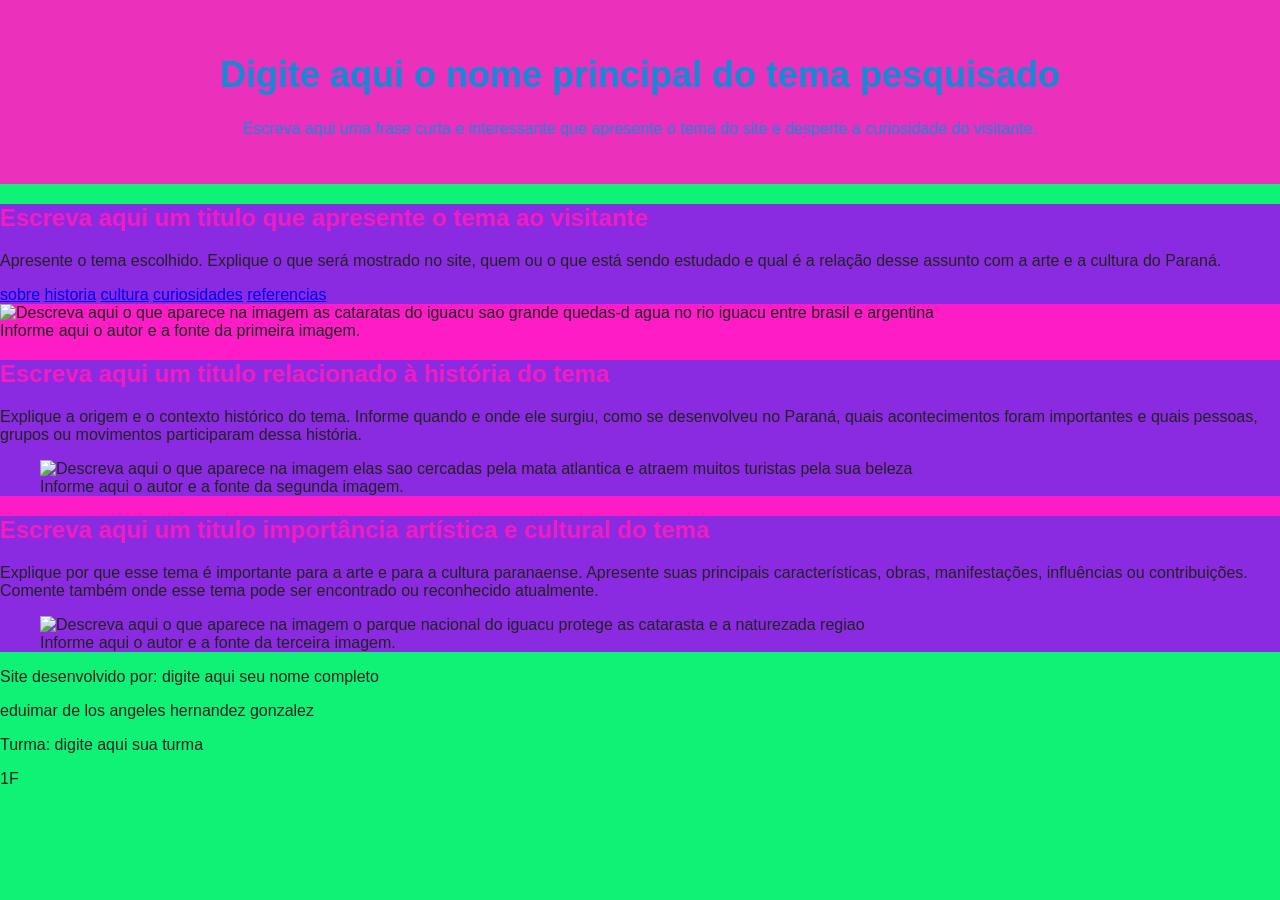
==== index.html @ 6525a596 "atualizei meu codigo" ====
<!DOCTYPE html>
<html lang="pt-BR">

<head>
    <meta charset="UTF-8">
    <meta name="viewport" content="width=device-width, initial-scale=1.0">
    <link rel="stylesheet" href="style.css">
    <title>Digite aqui o titulo do seu site</title>
</head>

<body>

    <header>
        <h1>Digite aqui o nome principal do tema pesquisado</h1>

        <p>
            Escreva aqui uma frase curta e interessante que apresente
            o tema do site e desperte a curiosidade do visitante.
        </p>
    </header>

    <main>

        <section>
            <h2>Escreva aqui um titulo que apresente o tema ao visitante</h2>
            <p>
                Apresente o tema escolhido. Explique o que será mostrado no site, quem
                ou o que está sendo estudado e qual é a relação desse assunto com a
                arte e a cultura do Paraná.
            </p>
          </nav>
          <a href="#sobre">sobre</a>
          <a href="#historia">historia</a>
          <a href="#cultura">cultura</a>
          <a href="#curiosidades">curiosidades</a>
          <a href="#referencias">referencias</a>
     </nav>
       </header>

           <main>

                <img src="imagem_1.jpg" alt="Descreva aqui o que aparece na imagem">
                as cataratas do iguacu sao grande quedas-d agua no rio iguacu entre brasil e argentina
                <figcaption>
                    Informe aqui o autor e a fonte da primeira imagem.
                </figcaption>
            </figure>
        </section>

        <section>
            <h2>Escreva aqui um titulo relacionado à história do tema</h2>
            <p>
                Explique a origem e o contexto histórico do tema. Informe
                quando e onde ele surgiu, como se desenvolveu no Paraná,
                quais acontecimentos foram importantes e quais pessoas,
                grupos ou movimentos participaram dessa história.
            </p>
            <figure>
                <img src="imagem_2.jpg" alt="Descreva aqui o que aparece na imagem">
                elas sao cercadas pela mata atlantica e atraem muitos turistas pela sua beleza
                <figcaption>
                    Informe aqui o autor e a fonte da segunda imagem.
                </figcaption>
            </figure>
        </section>

        <section>
            <h2>
                Escreva aqui um titulo importância artística e cultural do tema
            </h2>
            <p>
                Explique por que esse tema é importante para a arte e
                para a cultura paranaense. Apresente suas principais
                características, obras, manifestações, influências ou
                contribuições. Comente também onde esse tema pode ser
                encontrado ou reconhecido atualmente.
            </p>
            <figure>
                <img src="imagem_3.jpg" alt="Descreva aqui o que aparece na imagem">
                o parque nacional do iguacu protege as catarasta e a naturezada regiao 
                <figcaption>
                    Informe aqui o autor e a fonte da terceira imagem.
                </figcaption>
            </figure>
        </section>
    </main>

    <footer>
        <p>Site desenvolvido por: digite aqui seu nome completo</p>
        eduimar de los angeles hernandez gonzalez
        <p>Turma: digite aqui sua turma</p>1F
    </footer>

</body>

</html>
---- style.css ----
body{
    background-color: rgb(14, 243, 117);
    color: #222222;
    font-family: Arial, sans-serif;
    margin: 0;
}
header{
    background-color: rgb(4, 32, 65);
}
main{
    background-color: rgb(253, 28, 197);
}
section{
    background-color: blueviolet;
}
Style
body {
    background-color: #a0ec11;
    color: #7fecc2;
    font-family: Arial, sans-serif;
}

header {
    background-color: #eb30bc;
    color: rgb(21, 137, 214);
    text-align: center;
    padding: 30px;
}

h1 {
    font-size: 36px;
}

h2 {
    color: #f51cbf;
}
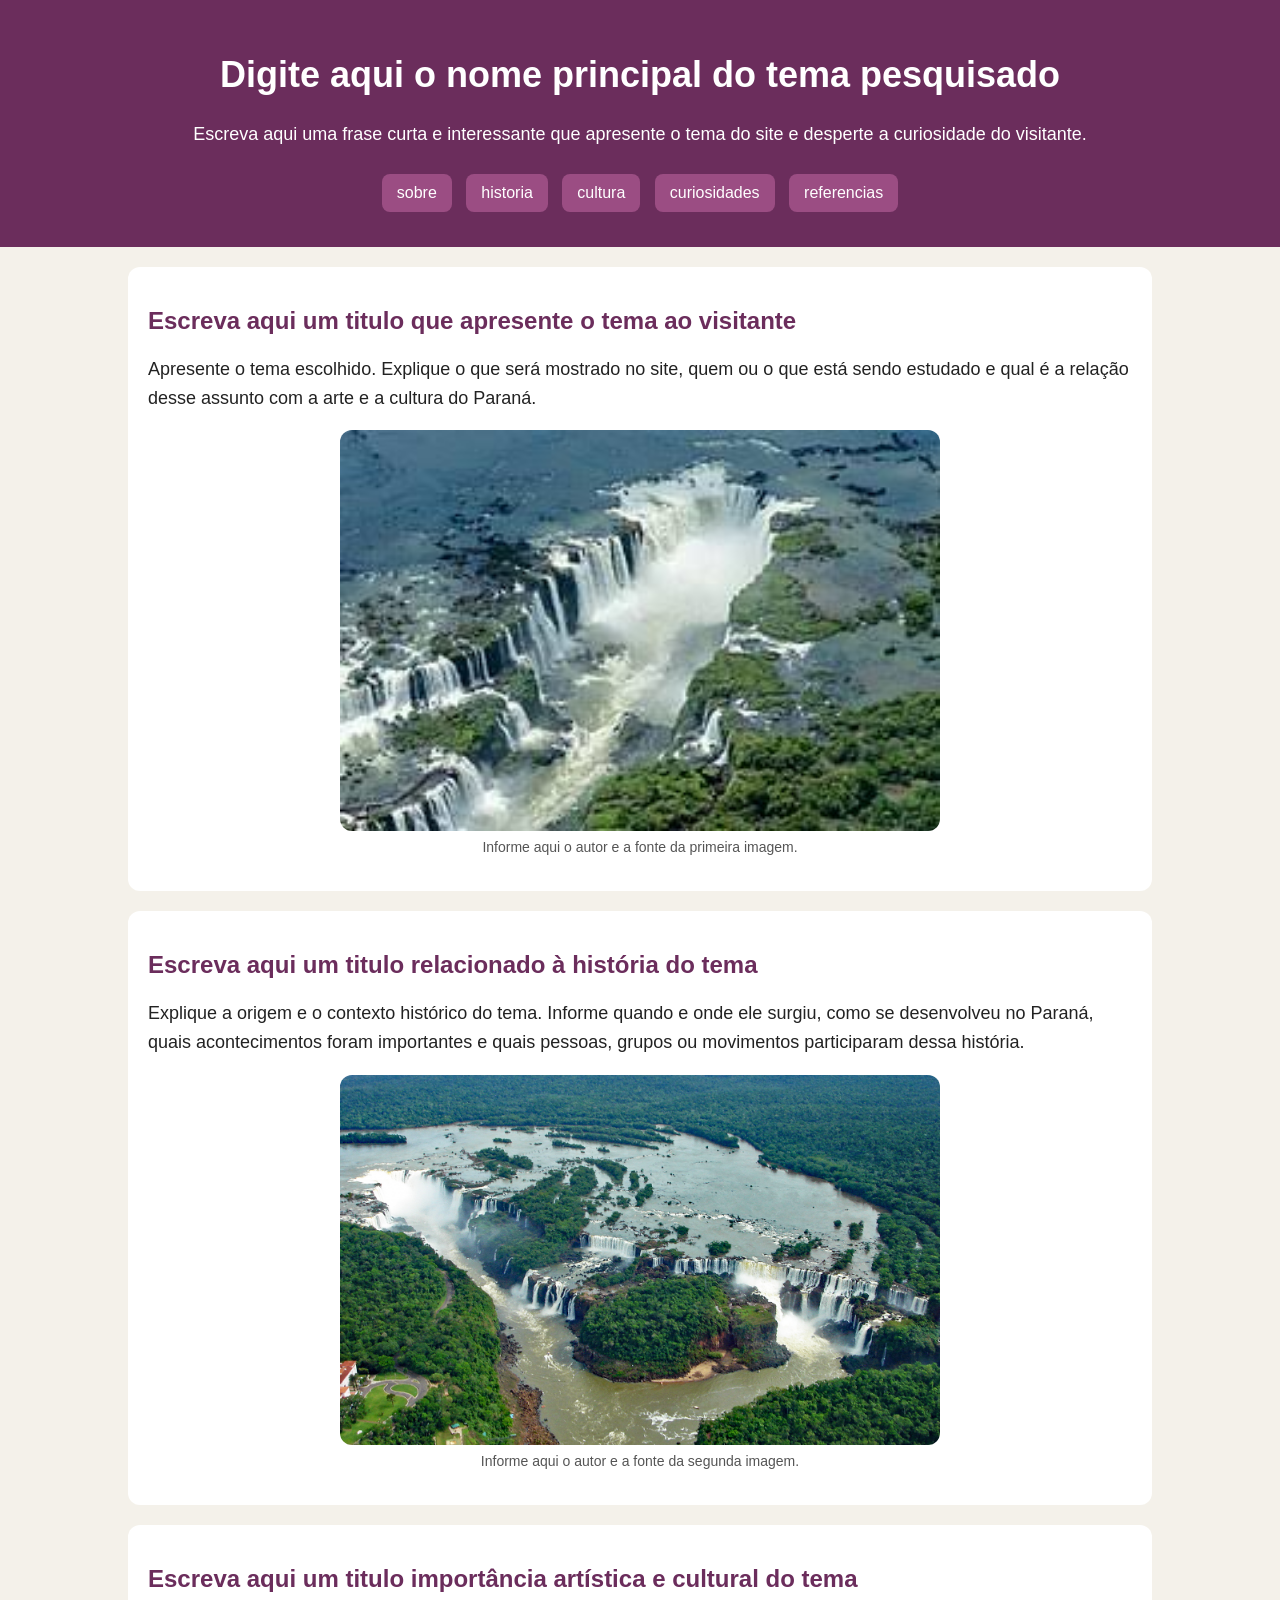
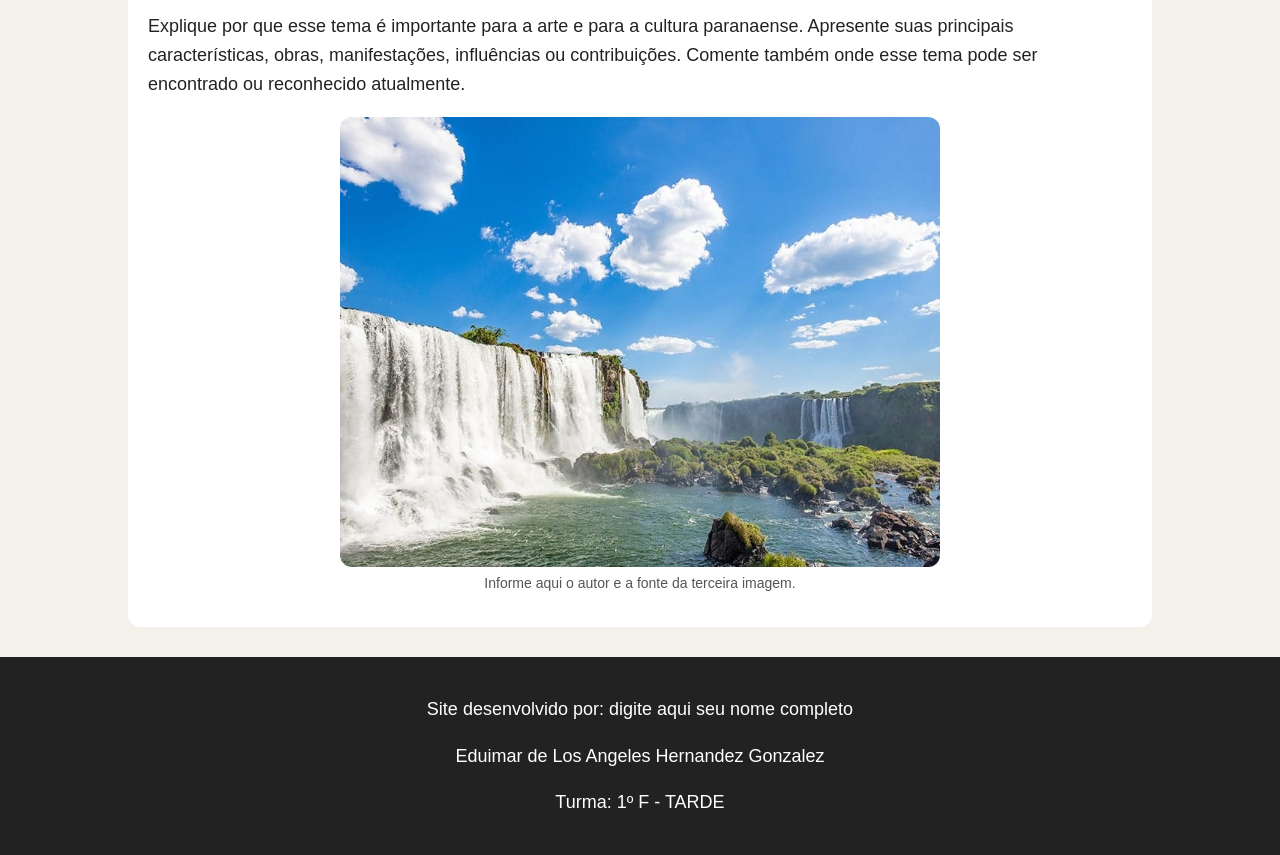
==== commit 149a68fa: "Ajustes no arquivo style bem como no arquivo index" ====
--- a/index.html
+++ b/index.html
@@ -17,6 +17,13 @@
             Escreva aqui uma frase curta e interessante que apresente
             o tema do site e desperte a curiosidade do visitante.
         </p>
+        <nav>
+            <a href="#sobre">sobre</a>
+            <a href="#historia">historia</a>
+            <a href="#cultura">cultura</a>
+            <a href="#curiosidades">curiosidades</a>
+            <a href="#referencias">referencias</a>
+        </nav>
     </header>
 
     <main>
@@ -28,19 +35,8 @@
                 ou o que está sendo estudado e qual é a relação desse assunto com a
                 arte e a cultura do Paraná.
             </p>
-          </nav>
-          <a href="#sobre">sobre</a>
-          <a href="#historia">historia</a>
-          <a href="#cultura">cultura</a>
-          <a href="#curiosidades">curiosidades</a>
-          <a href="#referencias">referencias</a>
-     </nav>
-       </header>
-
-           <main>
-
-                <img src="imagem_1.jpg" alt="Descreva aqui o que aparece na imagem">
-                as cataratas do iguacu sao grande quedas-d agua no rio iguacu entre brasil e argentina
+            <figure>
+                <img src="imagem 1.jpeg" alt="Descreva aqui o que aparece na imagem">
                 <figcaption>
                     Informe aqui o autor e a fonte da primeira imagem.
                 </figcaption>
@@ -56,8 +52,7 @@
                 grupos ou movimentos participaram dessa história.
             </p>
             <figure>
-                <img src="imagem_2.jpg" alt="Descreva aqui o que aparece na imagem">
-                elas sao cercadas pela mata atlantica e atraem muitos turistas pela sua beleza
+                <img src="imagem 2.jpg" alt="Descreva aqui o que aparece na imagem">
                 <figcaption>
                     Informe aqui o autor e a fonte da segunda imagem.
                 </figcaption>
@@ -76,8 +71,7 @@
                 encontrado ou reconhecido atualmente.
             </p>
             <figure>
-                <img src="imagem_3.jpg" alt="Descreva aqui o que aparece na imagem">
-                o parque nacional do iguacu protege as catarasta e a naturezada regiao 
+                <img src="imagem 3.jpg" alt="Descreva aqui o que aparece na imagem">
                 <figcaption>
                     Informe aqui o autor e a fonte da terceira imagem.
                 </figcaption>
@@ -87,16 +81,10 @@
 
     <footer>
         <p>Site desenvolvido por: digite aqui seu nome completo</p>
-        eduimar de los angeles hernandez gonzalez
-        <p>Turma: digite aqui sua turma</p>1F
+        <p>Eduimar de Los Angeles Hernandez Gonzalez
+        <p>Turma: 1º F - TARDE</p>
     </footer>
 
 </body>
 
-</html>
-
-
-
-
-
-
+</html>
--- a/style.css
+++ b/style.css
@@ -1,28 +1,13 @@
-body{
-    background-color: rgb(14, 243, 117);
+body {
+    background-color: #f4f1ea;
     color: #222222;
     font-family: Arial, sans-serif;
     margin: 0;
 }
-header{
-    background-color: rgb(4, 32, 65);
-}
-main{
-    background-color: rgb(253, 28, 197);
-}
-section{
-    background-color: blueviolet;
-}
-Style
-body {
-    background-color: #a0ec11;
-    color: #7fecc2;
-    font-family: Arial, sans-serif;
-}
 
 header {
-    background-color: #eb30bc;
-    color: rgb(21, 137, 214);
+    background-color: #6b2d5c;
+    color: white;
     text-align: center;
     padding: 30px;
 }
@@ -32,5 +17,75 @@
 }
 
 h2 {
-    color: #f51cbf;
+    color: #6b2d5c;
 }
+
+p {
+    font-size: 18px;
+    line-height: 1.6;
+}
+
+nav {
+    margin-top: 20px;
+}
+
+nav a {
+    color: white;
+    text-decoration: none;
+    background-color: #9b4d83;
+    padding: 10px 15px;
+    border-radius: 8px;
+    margin: 5px;
+    display: inline-block;
+}
+
+nav a:hover {
+    background-color: #c77dff;
+}
+
+main {
+    width: 80%;
+    margin: auto;
+}
+
+section {
+    background-color: white;
+    margin: 20px 0;
+    padding: 20px;
+    border-radius: 12px;
+}
+
+img {
+    width: 100%;
+    max-width: 600px;
+    display: block;
+    margin: auto;
+    border-radius: 12px;
+}
+
+figcaption {
+    text-align: center;
+    font-size: 14px;
+    color: #555555;
+    margin-top: 8px;
+}
+
+.card {
+    background-color: #f3d9fa;
+    padding: 15px;
+    margin: 15px 0;
+    border-left: 6px solid #6b2d5c;
+    border-radius: 10px;
+}
+
+.card h3 {
+    margin-top: 0;
+}
+
+footer {
+    background-color: #222222;
+    color: white;
+    text-align: center;
+    padding: 20px;
+    margin-top: 30px;
+}
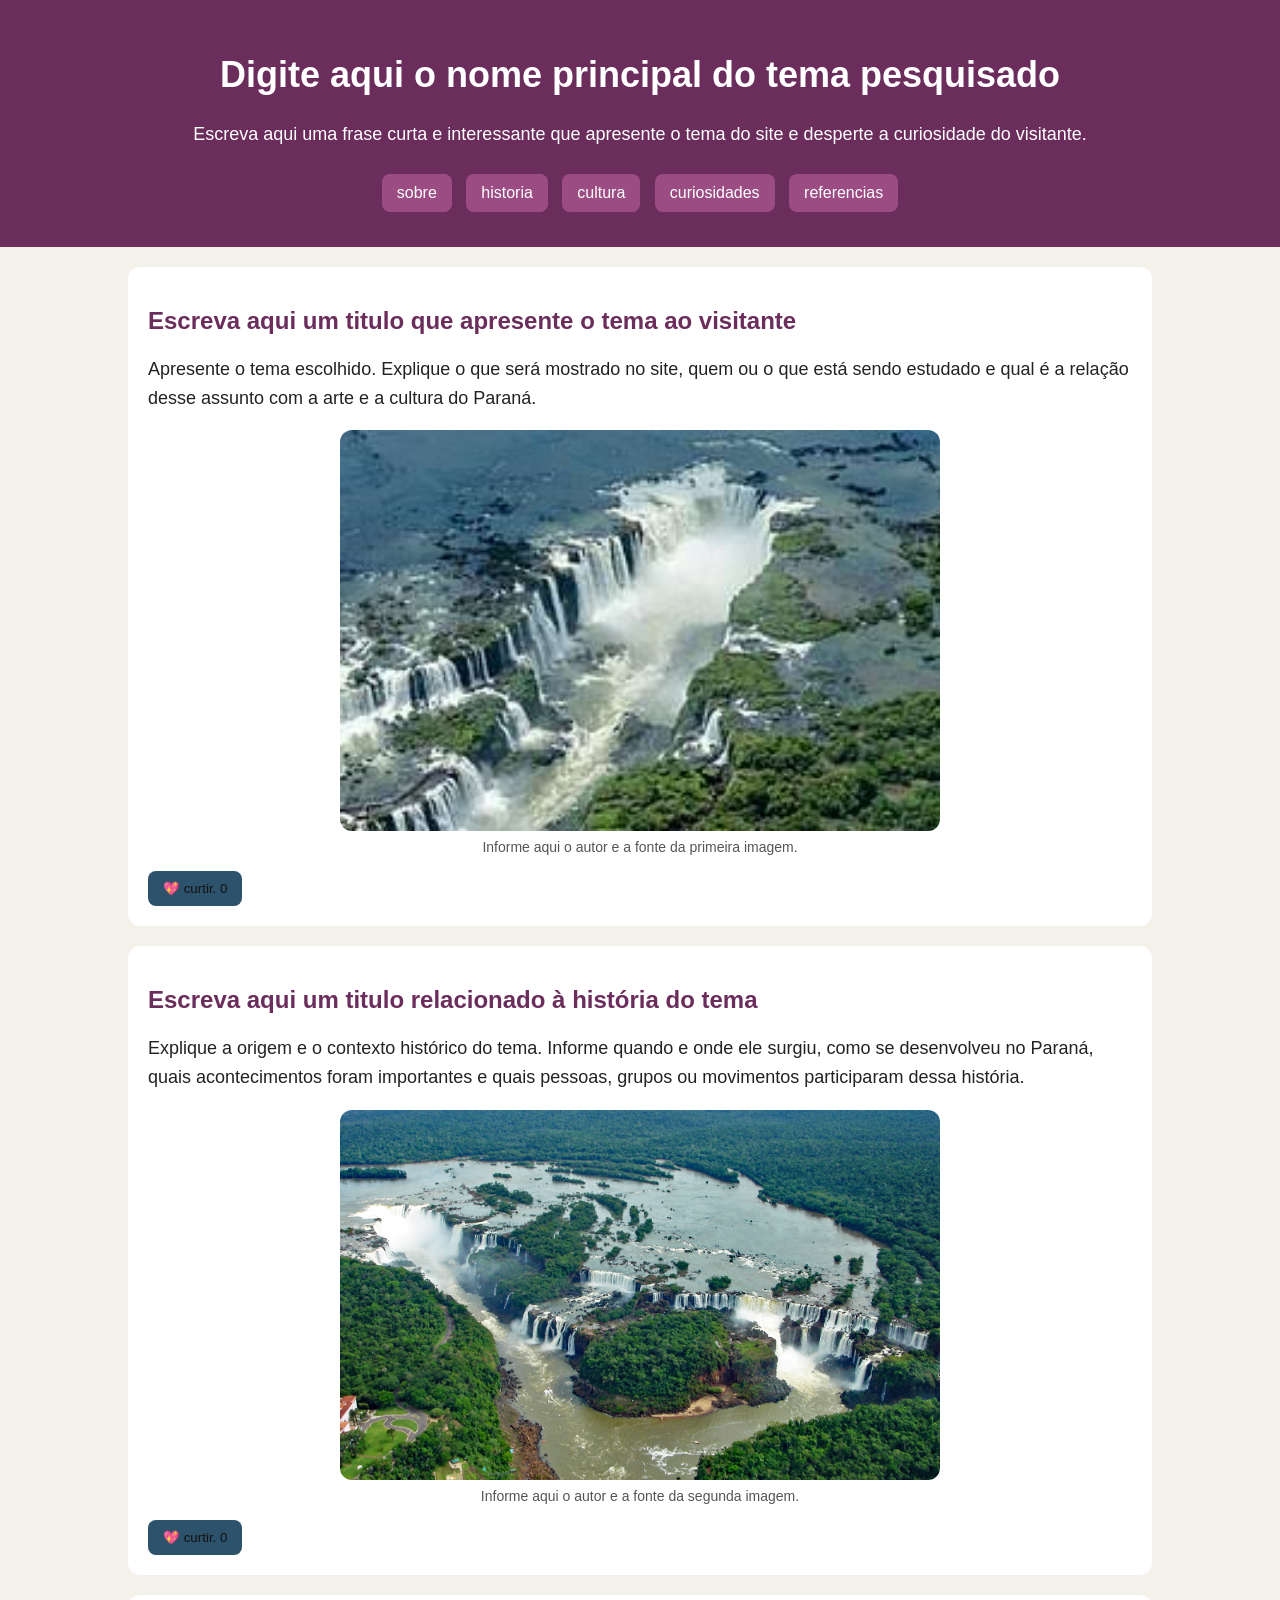
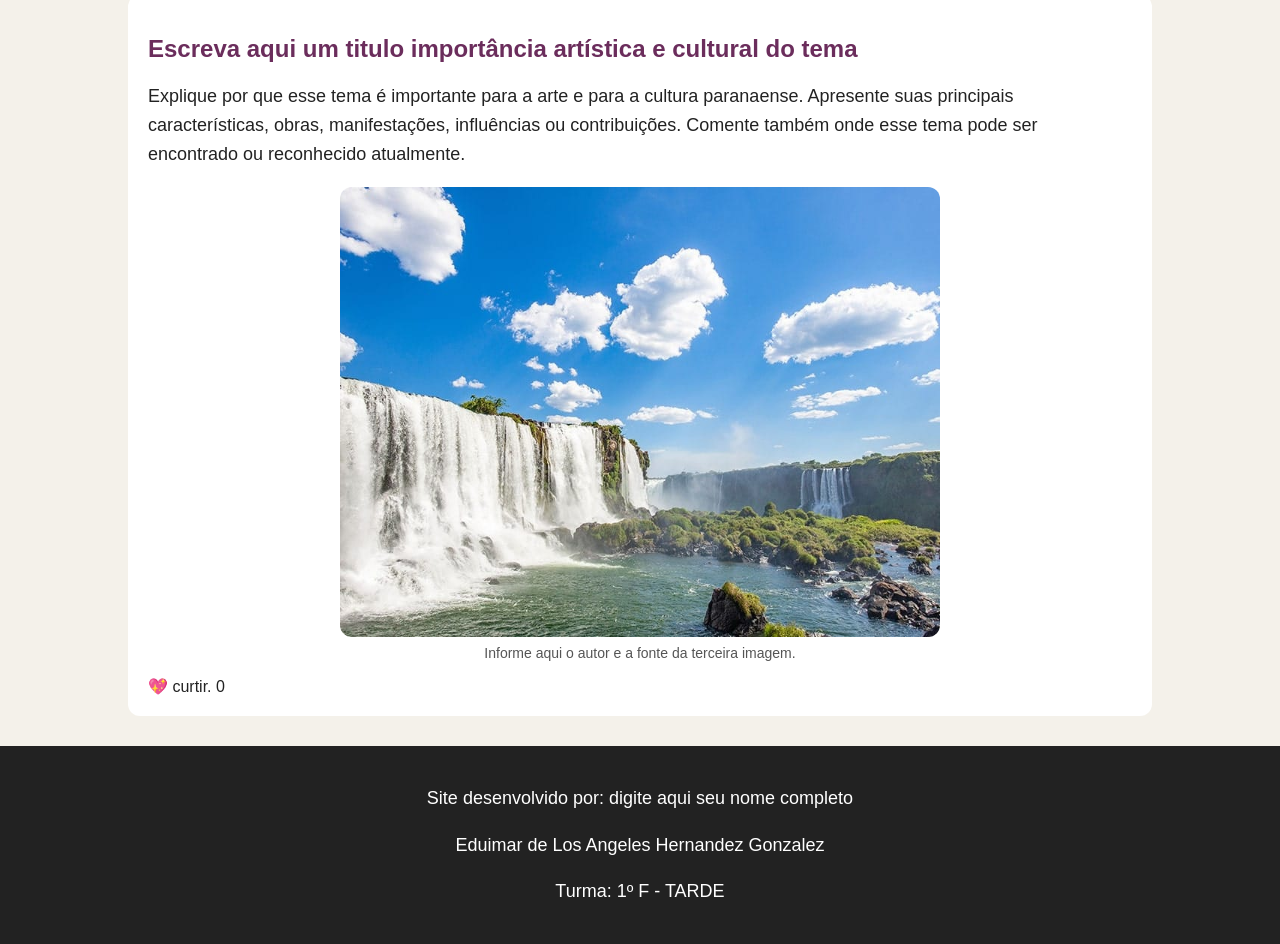
==== commit 5a2a10b1: "atualizei meu codigo" ====
--- a/index.html
+++ b/index.html
@@ -41,6 +41,9 @@
                     Informe aqui o autor e a fonte da primeira imagem.
                 </figcaption>
             </figure>
+            <button class="curtir">
+               💖​ curtir. <span>0</span>
+            </button>
         </section>
 
         <section>
@@ -56,7 +59,11 @@
                 <figcaption>
                     Informe aqui o autor e a fonte da segunda imagem.
                 </figcaption>
+                </figcaption>
             </figure>
+            <button class="curtir">
+               💖​ curtir. <span>0</span>
+            </button>
         </section>
 
         <section>
@@ -76,6 +83,9 @@
                     Informe aqui o autor e a fonte da terceira imagem.
                 </figcaption>
             </figure>
+            <bulass="curtir">
+               💖​ curtir. <span>0</span>
+            </button>
         </section>
     </main>
 
--- a/style.css
+++ b/style.css
@@ -88,4 +88,20 @@
     text-align: center;
     padding: 20px;
     margin-top: 30px;
+}
+button {
+    background-color: #2d526b;
+    color: rgb(17, 17, 17);
+    border: none;
+    padding: 10px 15px;
+    border-radius: 8px;
+    cursor: pointer;
+}
+button:hover {
+    background-color: #9b4d83;
+    }
+    -curtir {
+    display: block;
+    width: fit-content;
+    margin: 20px auto;
 }
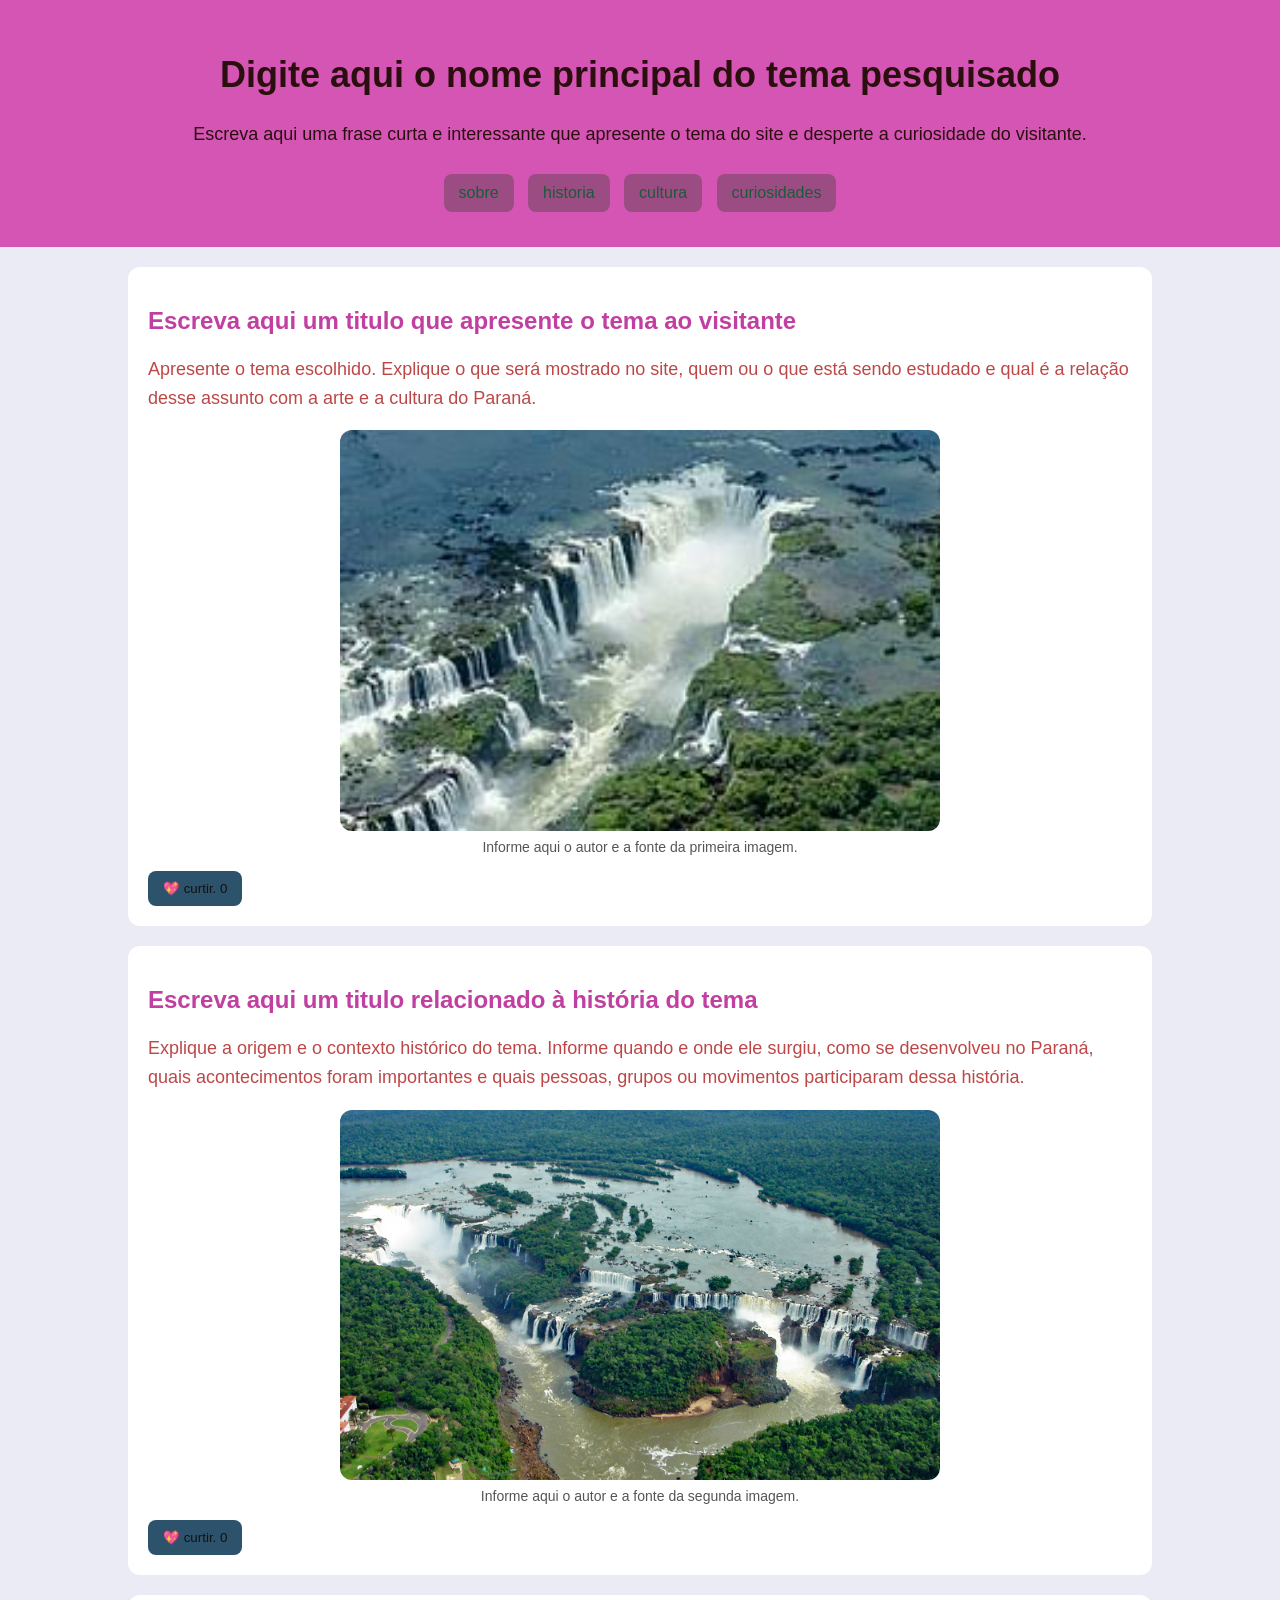
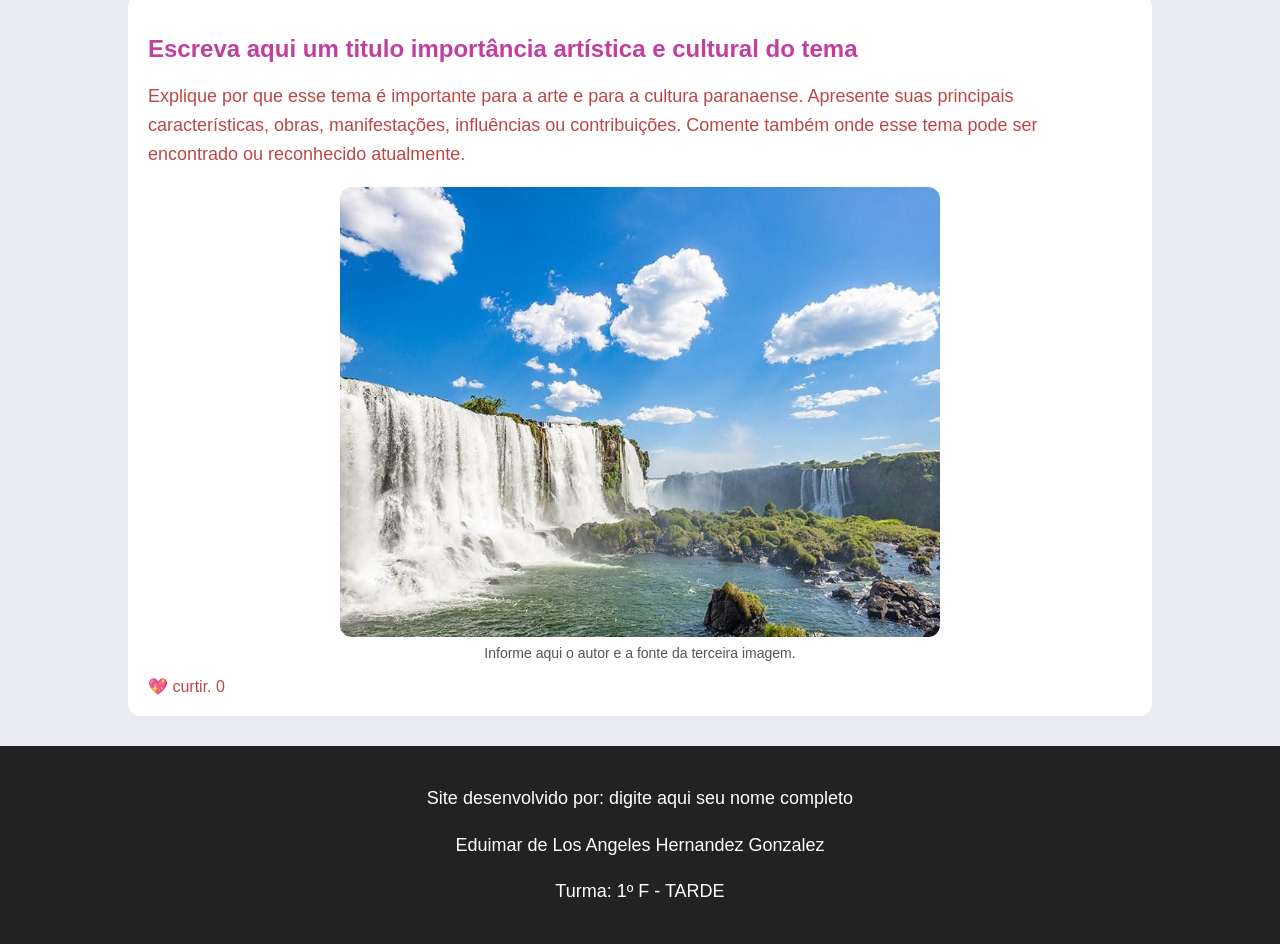
==== commit d12ae471: "atualizei meu codigo" ====
--- a/index.html
+++ b/index.html
@@ -21,14 +21,13 @@
             <a href="#sobre">sobre</a>
             <a href="#historia">historia</a>
             <a href="#cultura">cultura</a>
-            <a href="#curiosidades">curiosidades</a>
-            <a href="#referencias">referencias</a>
+            <a href="#curios<a href="#idades">curiosidades</a>
         </nav>
     </header>
 
     <main>
 
-        <section>
+        <section id="sobre">
             <h2>Escreva aqui um titulo que apresente o tema ao visitante</h2>
             <p>
                 Apresente o tema escolhido. Explique o que será mostrado no site, quem
@@ -46,7 +45,7 @@
             </button>
         </section>
 
-        <section>
+        <section id="historia">
             <h2>Escreva aqui um titulo relacionado à história do tema</h2>
             <p>
                 Explique a origem e o contexto histórico do tema. Informe
@@ -66,7 +65,7 @@
             </button>
         </section>
 
-        <section>
+        <section id="cultura">
             <h2>
                 Escreva aqui um titulo importância artística e cultural do tema
             </h2>
--- a/style.css
+++ b/style.css
@@ -1,13 +1,13 @@
 body {
-    background-color: #f4f1ea;
-    color: #222222;
+    background-color: #eaebf4;
+    color: #bd4747;
     font-family: Arial, sans-serif;
     margin: 0;
 }
 
 header {
-    background-color: #6b2d5c;
-    color: white;
+    background-color: #d455b4;
+    color: rgb(43, 15, 15);
     text-align: center;
     padding: 30px;
 }
@@ -17,7 +17,7 @@
 }
 
 h2 {
-    color: #6b2d5c;
+    color: #c03fa0;
 }
 
 p {
@@ -30,7 +30,7 @@
 }
 
 nav a {
-    color: white;
+    color: rgb(21, 94, 53);
     text-decoration: none;
     background-color: #9b4d83;
     padding: 10px 15px;
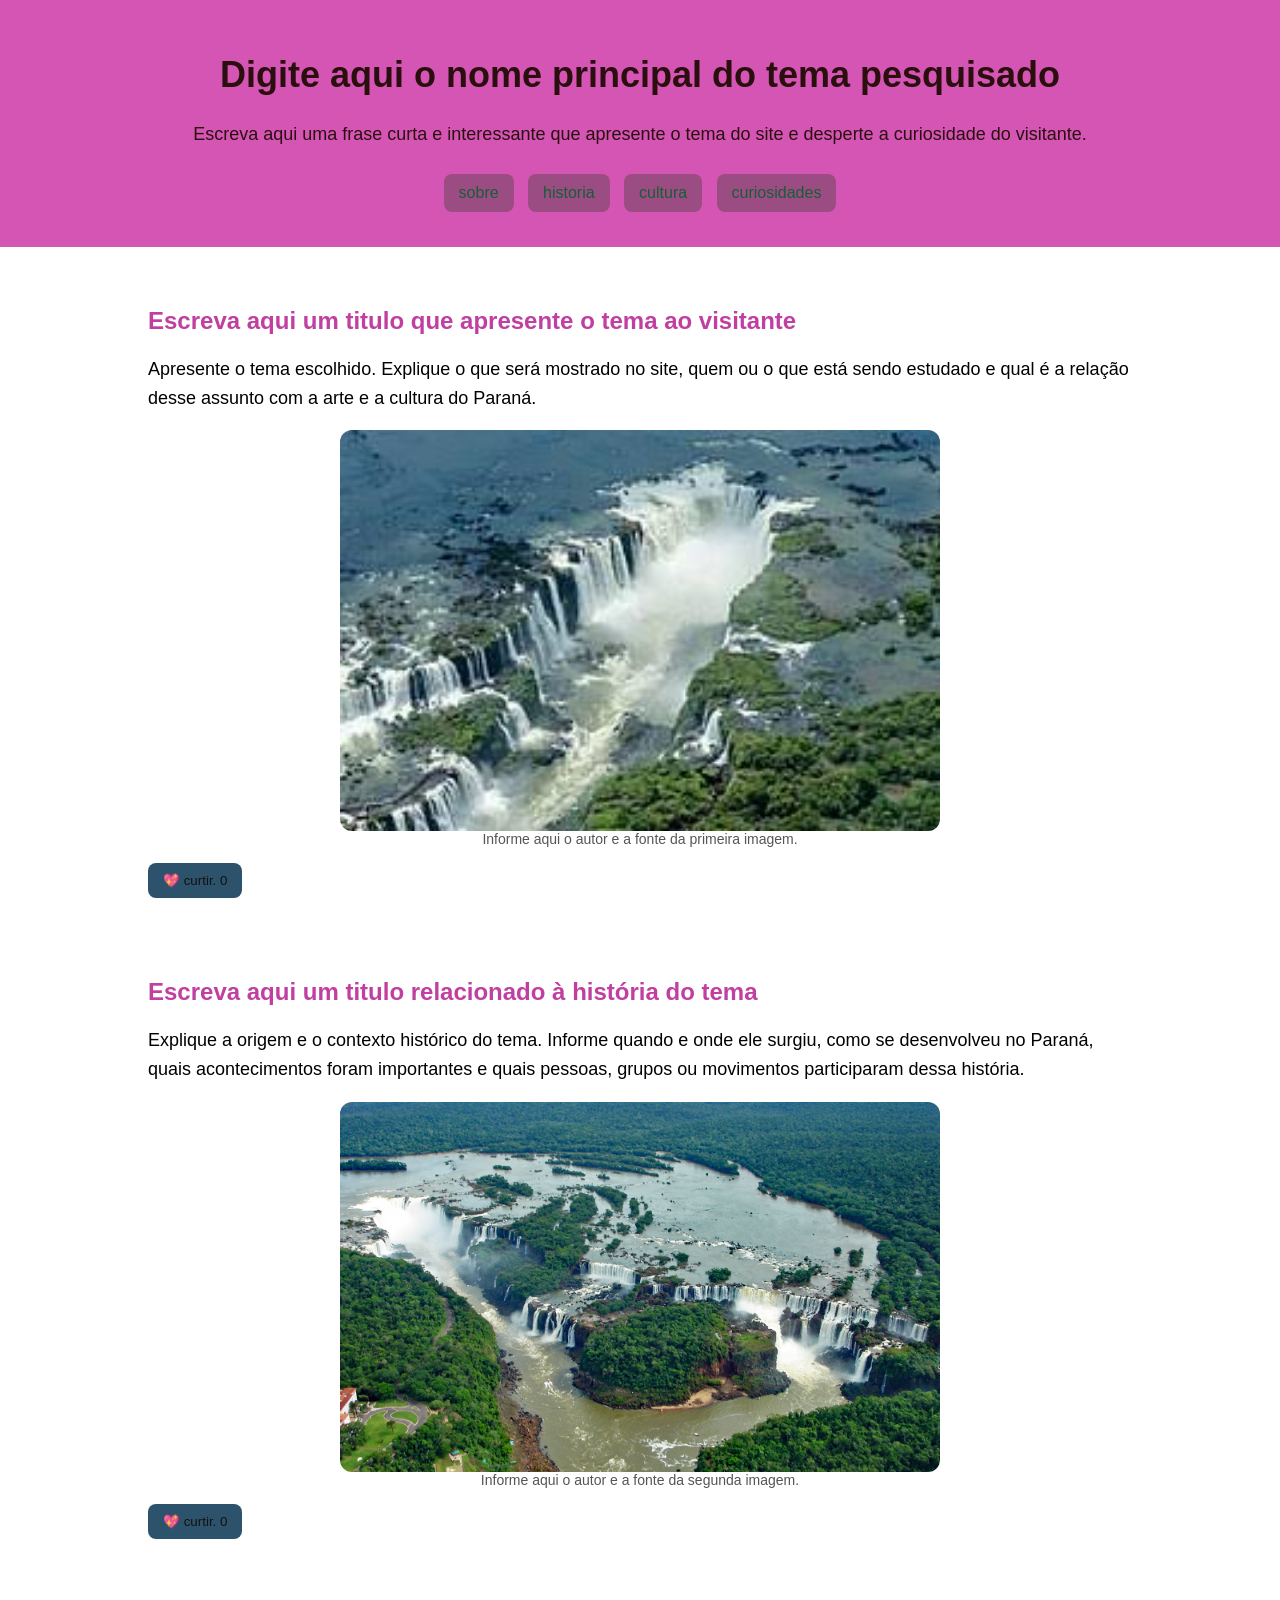
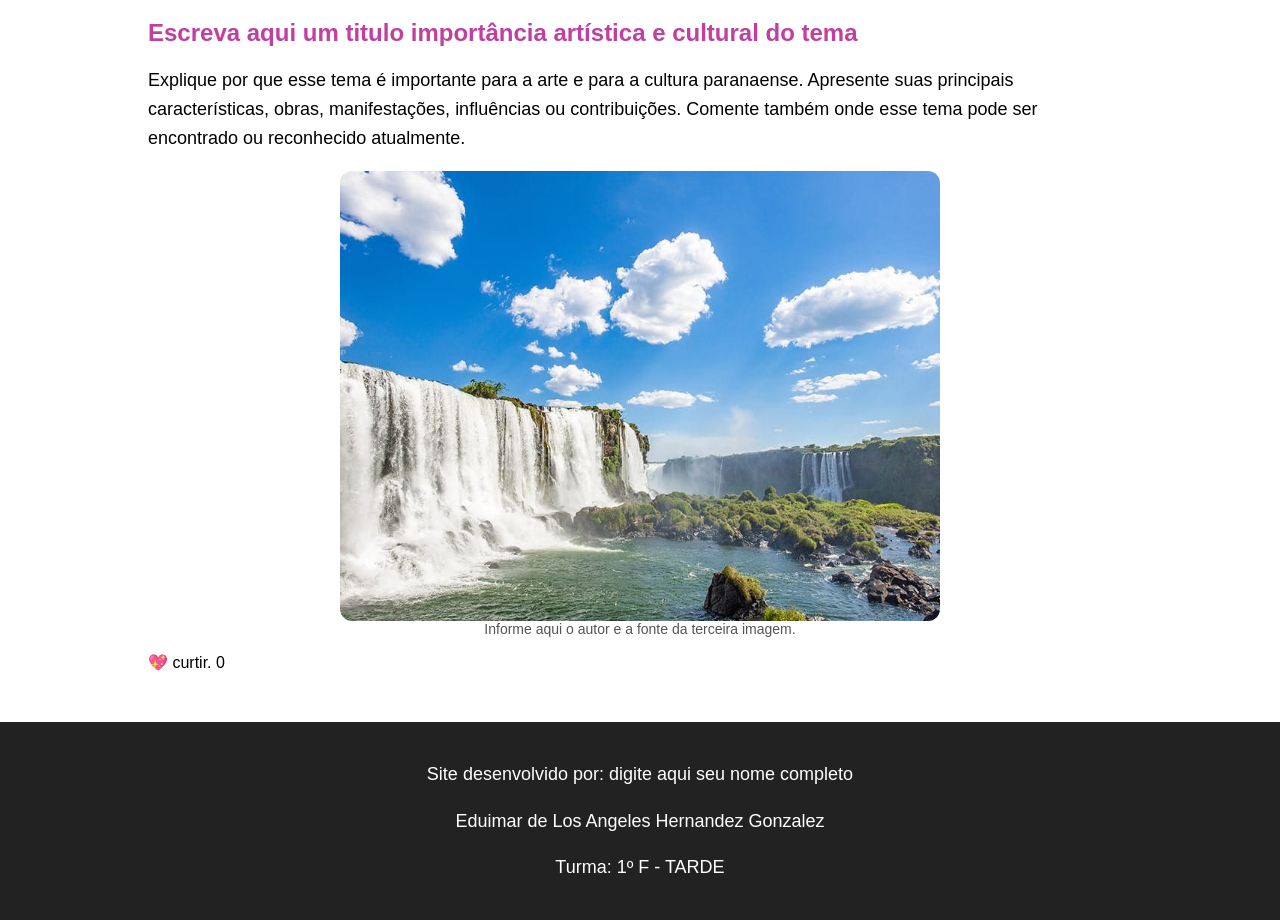
==== commit bfe18d6b: "atualezeis meu codigo" ====
--- a/index.html
+++ b/index.html
@@ -5,7 +5,8 @@
     <meta charset="UTF-8">
     <meta name="viewport" content="width=device-width, initial-scale=1.0">
     <link rel="stylesheet" href="style.css">
-    <title>Digite aqui o titulo do seu site</title>
+    <scrip src="script.js"defer></scrip>
+    <title>Barao do serro azul</title>
 </head>
 
 <body>
--- a/style.css
+++ b/style.css
@@ -1,6 +1,11 @@
+root{
+    --cor-fundo: #f4f1ea;
+    --cor-texto: #222222;
+}
+
 body {
-    background-color: #eaebf4;
-    color: #bd4747;
+    background-color: var{--cor-fundo};
+    color: var(--cor-texto);
     font-family: Arial, sans-serif;
     margin: 0;
 }
@@ -66,7 +71,7 @@
 figcaption {
     text-align: center;
     font-size: 14px;
-    color: #555555;
+    color: #555555;.
     margin-top: 8px;
 }
 
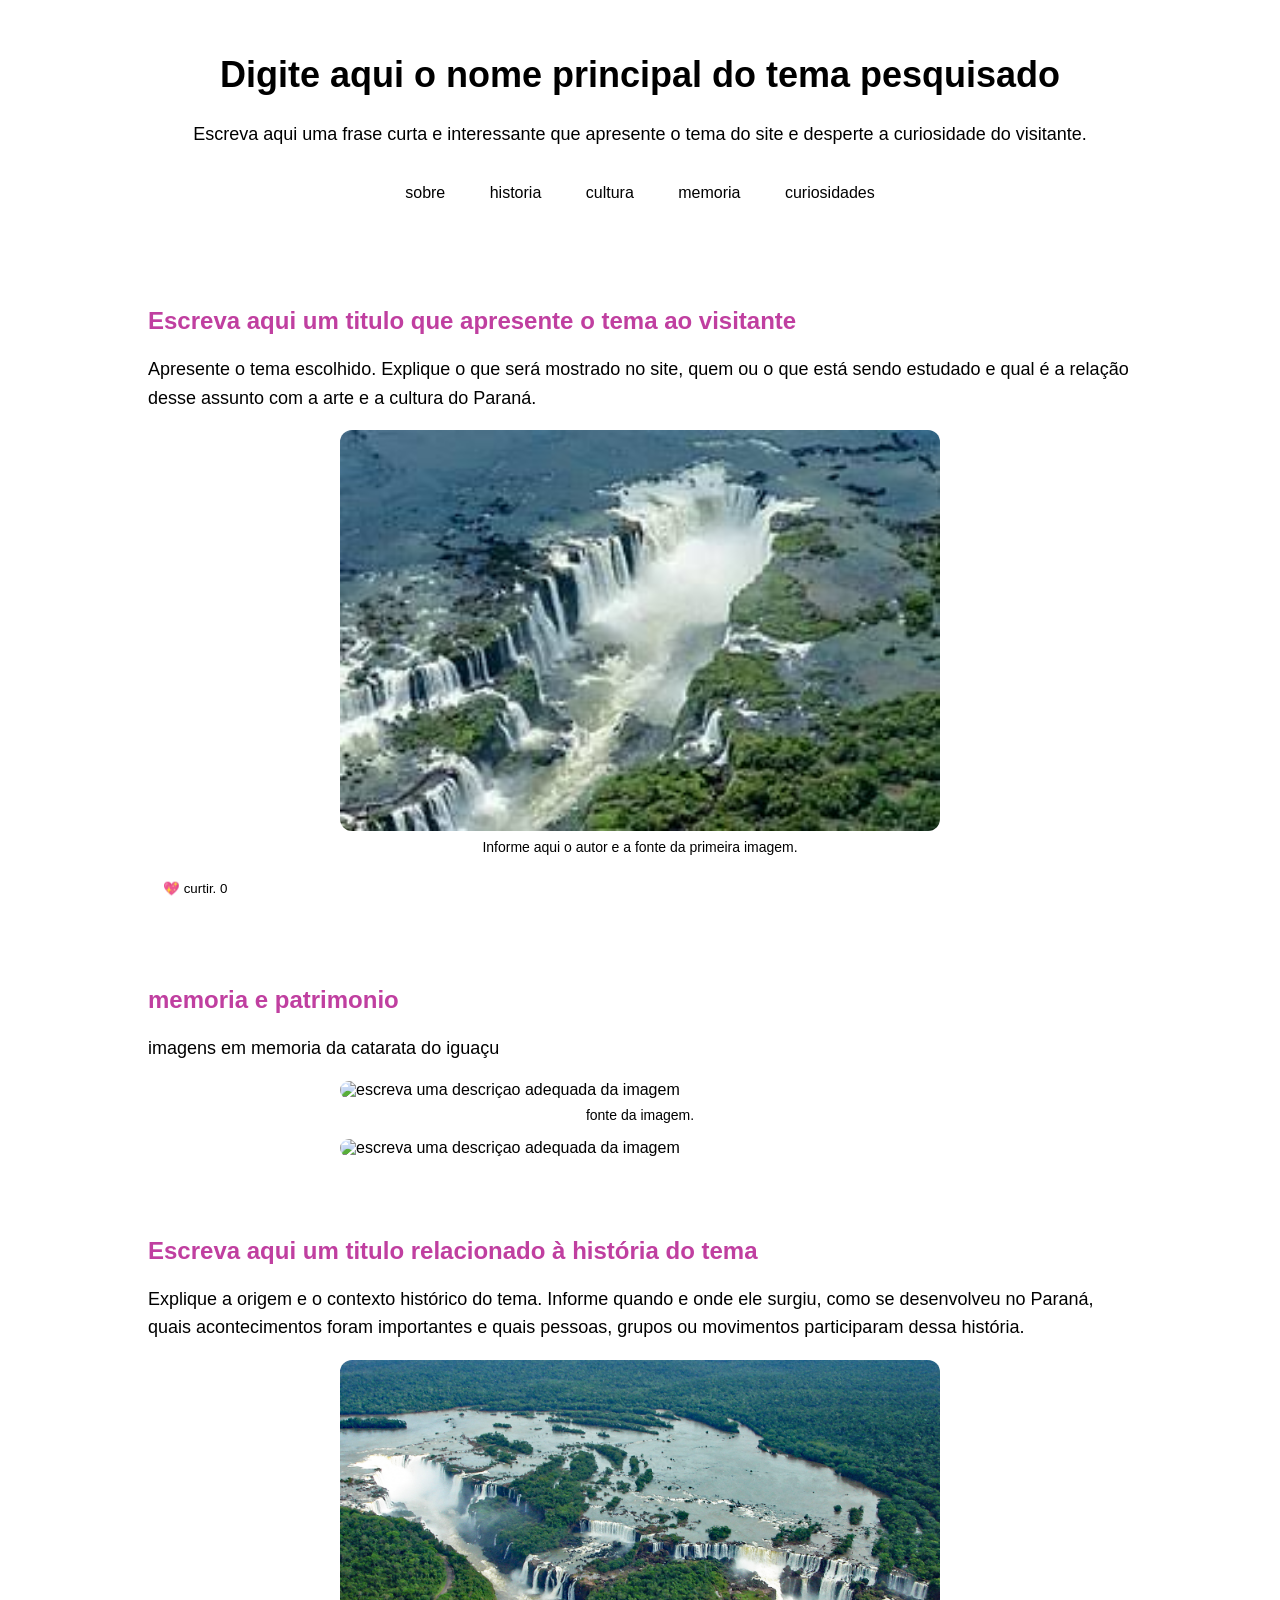
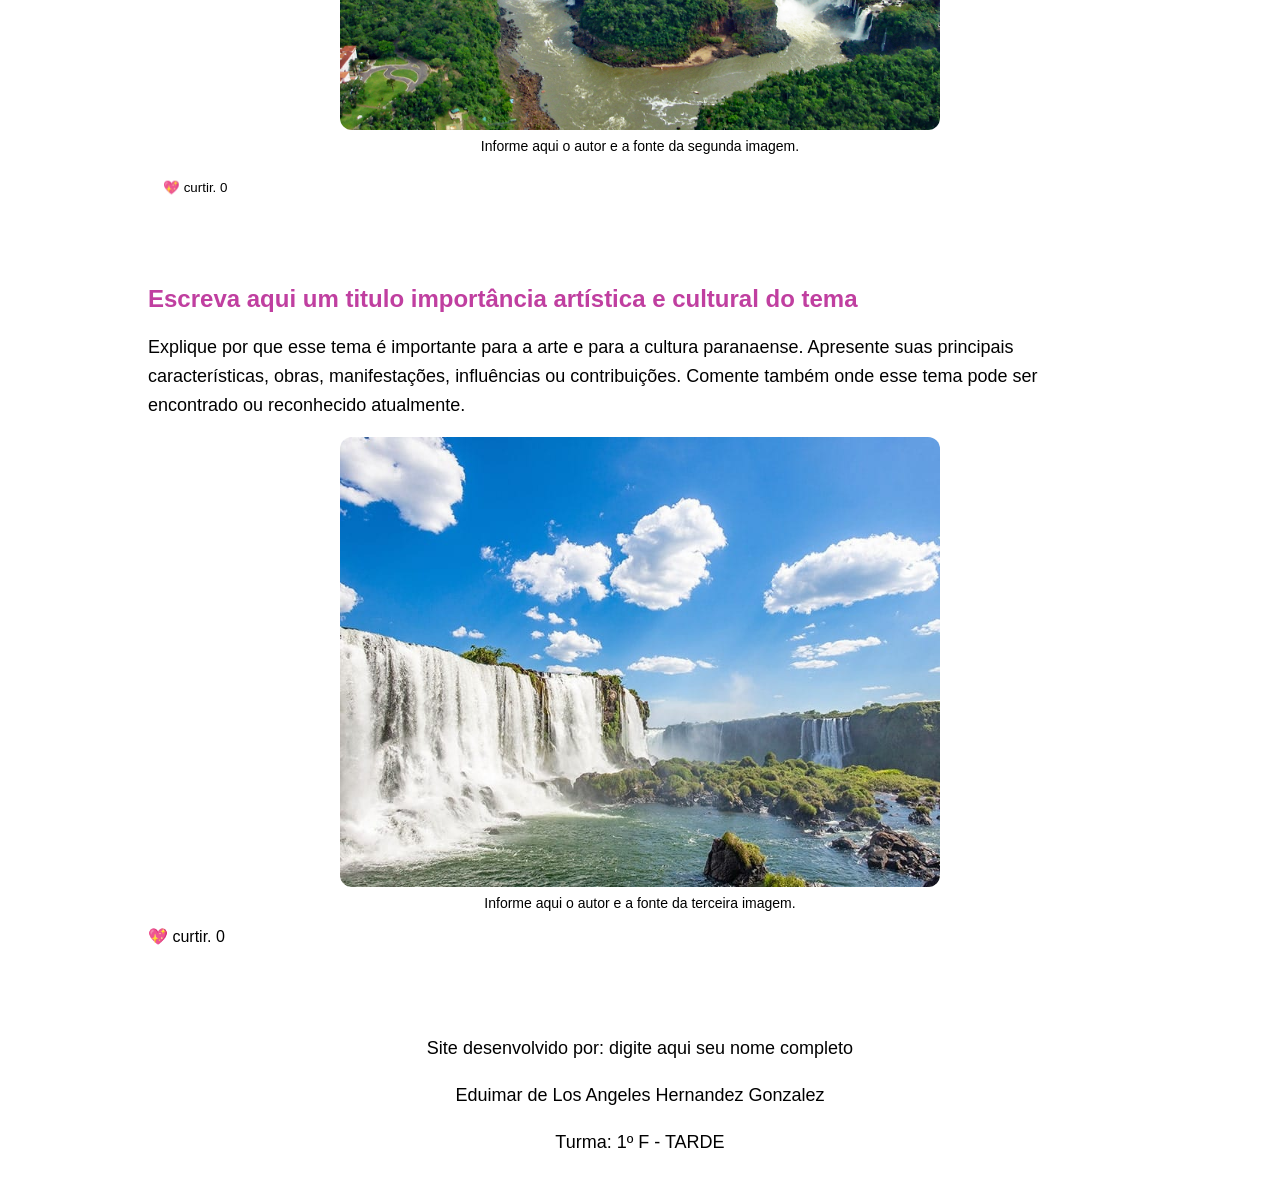
==== commit 93f36e7c: "atualizeis meu codigo" ====
--- a/index.html
+++ b/index.html
@@ -22,7 +22,8 @@
             <a href="#sobre">sobre</a>
             <a href="#historia">historia</a>
             <a href="#cultura">cultura</a>
-            <a href="#curios<a href="#idades">curiosidades</a>
+            <a href="#memoria">memoria</a>
+            <a href="#curiosidades">curiosidades</a>
         </nav>
     </header>
 
@@ -44,6 +45,23 @@
             <button class="curtir">
                💖​ curtir. <span>0</span>
             </button>
+        </section>
+        <section id="memoria">
+            <h2>memoria e patrimonio</h2>
+            <p>imagens em memoria da catarata do iguaçu</p>
+            <div class="galeria">
+                <figure>
+                    <img src="imagem 4.jpeg" alt="escreva uma descriçao adequada da imagem">
+                    <figcaption>
+                        fonte da imagem. 
+                    </figcaption>
+                </figure>
+
+            </figure>
+            <img src="imagem 5.jpeg" alt="escreva uma descriçao adequada da imagem">
+        </figcaption>
+    </figure>
+            </div>
         </section>
 
         <section id="historia">
--- a/style.css
+++ b/style.css
@@ -1,6 +1,14 @@
 root{
-    --cor-fundo: #f4f1ea;
-    --cor-texto: #222222;
+    --cor-fundo: #762e85;
+    --cor-texto: #110303;
+    --cor-principal: #128a22;
+    --cor-secundaria: #371aa1;
+    --c0r-hover: #c77dff;
+    --cor-superficie: rgb(84, 102, 34);
+    --cor-card: #f3d9fa;
+    --cor-legenda: #555555;
+    --cor-clara: rgb(71, 4, 57);
+    --cor-rodape: #222222;
 }
 
 body {
@@ -11,8 +19,8 @@
 }
 
 header {
-    background-color: #d455b4;
-    color: rgb(43, 15, 15);
+    background-color: var(--cor-principal);
+    color: var(--cor-clara);
     text-align: center;
     padding: 30px;
 }
@@ -35,9 +43,9 @@
 }
 
 nav a {
-    color: rgb(21, 94, 53);
+    color: var(--cor-clara);
     text-decoration: none;
-    background-color: #9b4d83;
+    background-color: var(--cor-secundaria);
     padding: 10px 15px;
     border-radius: 8px;
     margin: 5px;
@@ -45,7 +53,7 @@
 }
 
 nav a:hover {
-    background-color: #c77dff;
+    background-color: var(--cor-hover);
 }
 
 main {
@@ -54,7 +62,7 @@
 }
 
 section {
-    background-color: white;
+    background-color: var(--cor-superficie);
     margin: 20px 0;
     padding: 20px;
     border-radius: 12px;
@@ -71,16 +79,17 @@
 figcaption {
     text-align: center;
     font-size: 14px;
-    color: #555555;.
+    color: var(--cor-lengenda);
     margin-top: 8px;
 }
 
 .card {
-    background-color: #f3d9fa;
+    background-color: var(--cor-card);
     padding: 15px;
     margin: 15px 0;
-    border-left: 6px solid #6b2d5c;
+    border-left: 6px solid var(--cor-principal);
     border-radius: 10px;
+    flex: 1 1 300px;
 }
 
 .card h3 {
@@ -88,15 +97,15 @@
 }
 
 footer {
-    background-color: #222222;
-    color: white;
+    background-color: var(--cor-rodape);
+    color: var(--cor-clara);
     text-align: center;
     padding: 20px;
     margin-top: 30px;
 }
 button {
-    background-color: #2d526b;
-    color: rgb(17, 17, 17);
+    background-color: var(--cor-principal);
+    color: var(--cor-clara);
     border: none;
     padding: 10px 15px;
     border-radius: 8px;
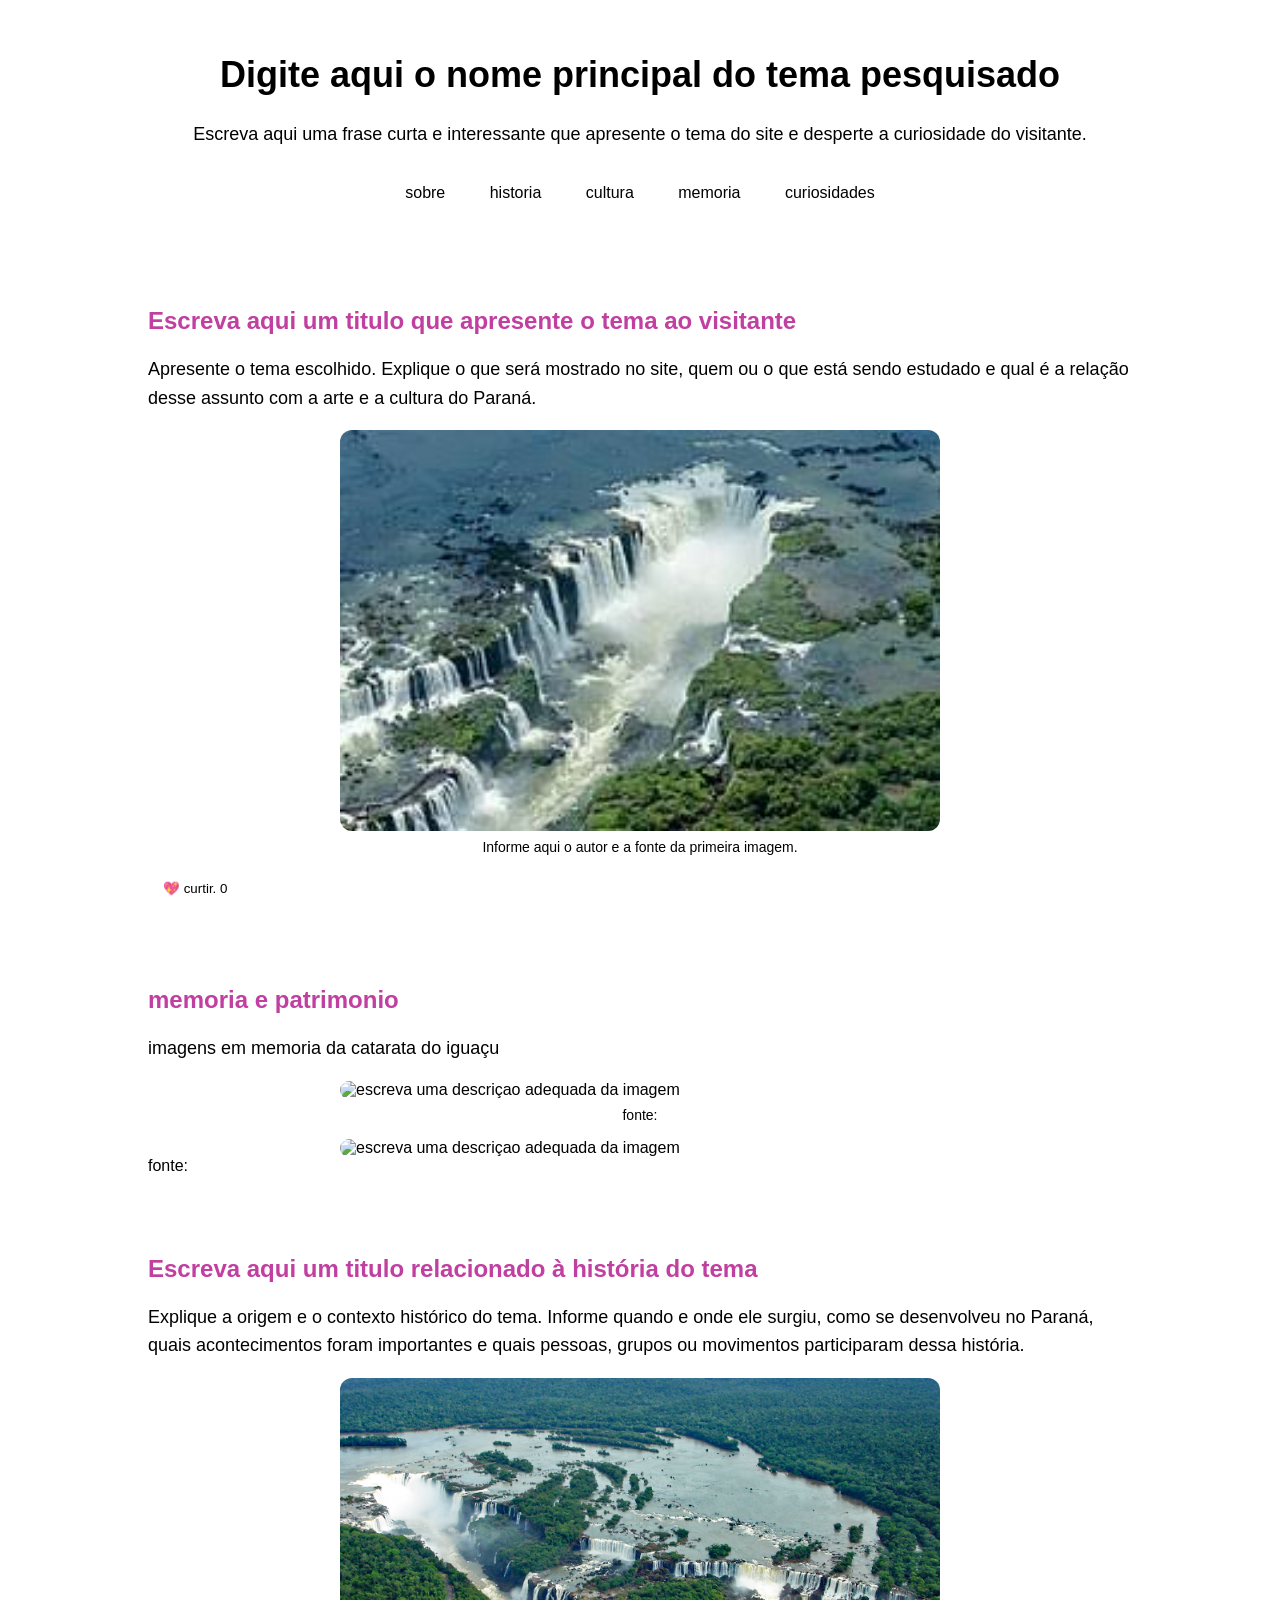
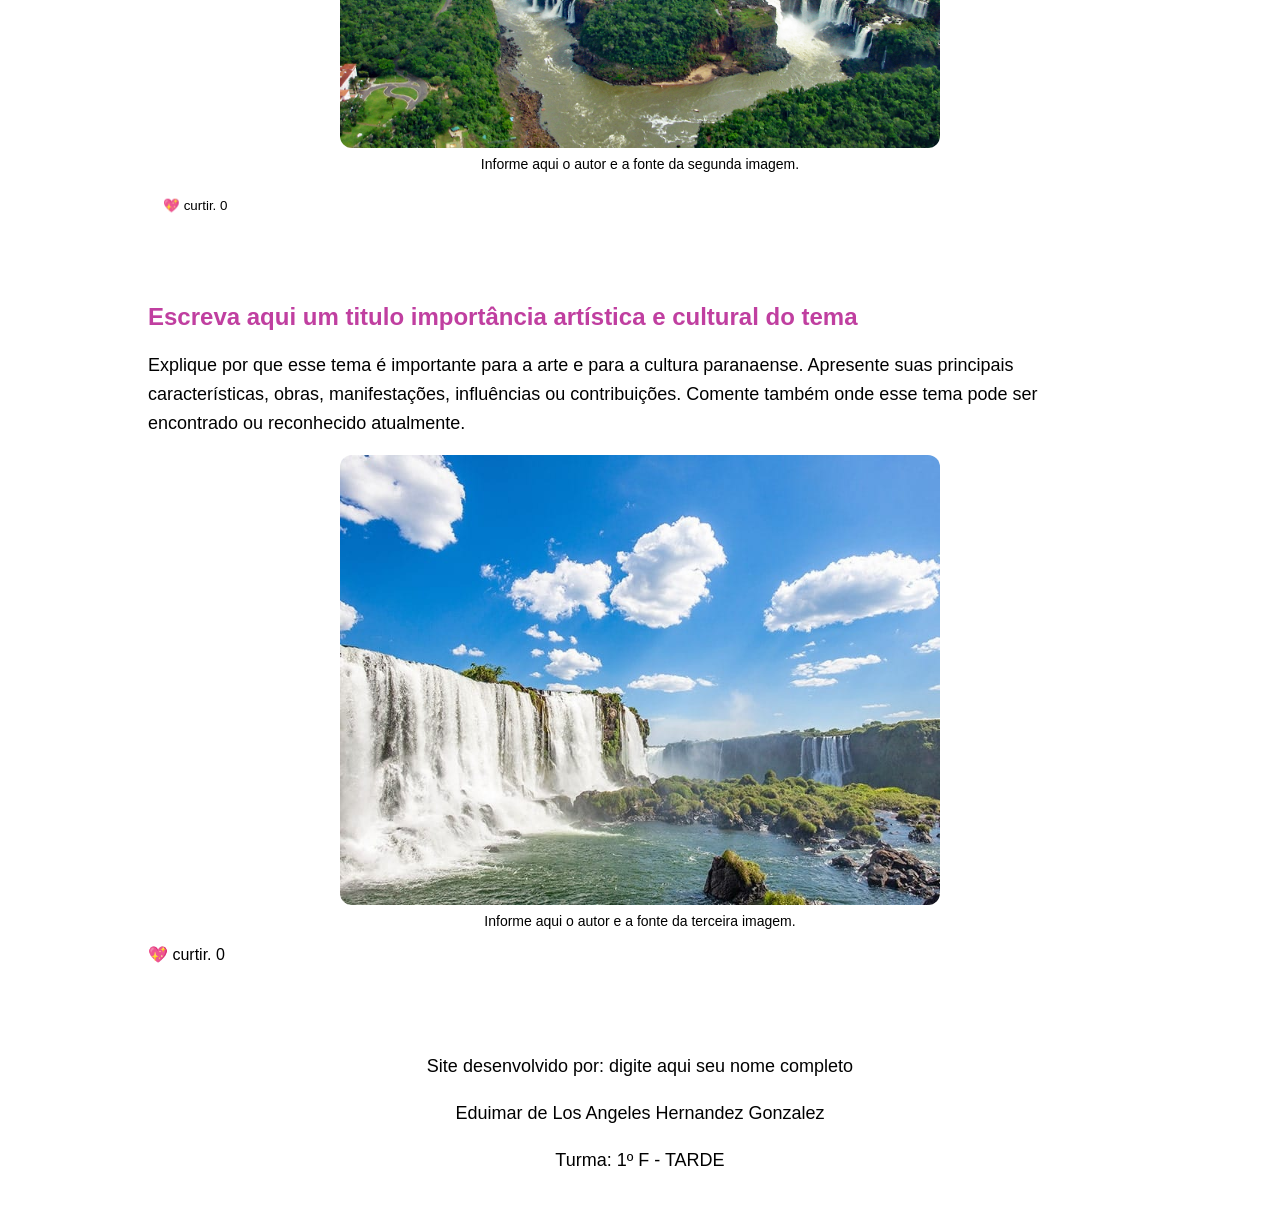
==== commit b15386fd: "atualizai meu codigo" ====
--- a/index.html
+++ b/index.html
@@ -53,14 +53,22 @@
                 <figure>
                     <img src="imagem 4.jpeg" alt="escreva uma descriçao adequada da imagem">
                     <figcaption>
-                        fonte da imagem. 
+                        fonte:
+                        <a href="https://bloggiramundo.com/como-visitar-cataratas-do-iguacu-outras-atracoes-foz-iguacu" target="-blank" rel="noopener noreferrer">
+
+                        </a>
                     </figcaption>
                 </figure>
 
             </figure>
             <img src="imagem 5.jpeg" alt="escreva uma descriçao adequada da imagem">
         </figcaption>
-    </figure>
+        fonte:
+        <a href="https://iguassu.com.br/blog/foz-do-iguacu/trilhas-e-caminhos-do-parque-nacional-do-iguacu/" target="-blank" rel="noopener noreferrer">
+    
+        </a>
+    </figcaion>
+            </figure>
             </div>
         </section>
 
--- a/style.css
+++ b/style.css
@@ -118,4 +118,15 @@
     display: block;
     width: fit-content;
     margin: 20px auto;
+}
+galeria{
+    display: flex;
+    gap: 20px
+    flex-wrap: wrap;
+    justify-content: center;
+}
+cards-curiosidades{
+    display: flex;
+    gap: 20px;
+    flex-wrap: wrap;
 }
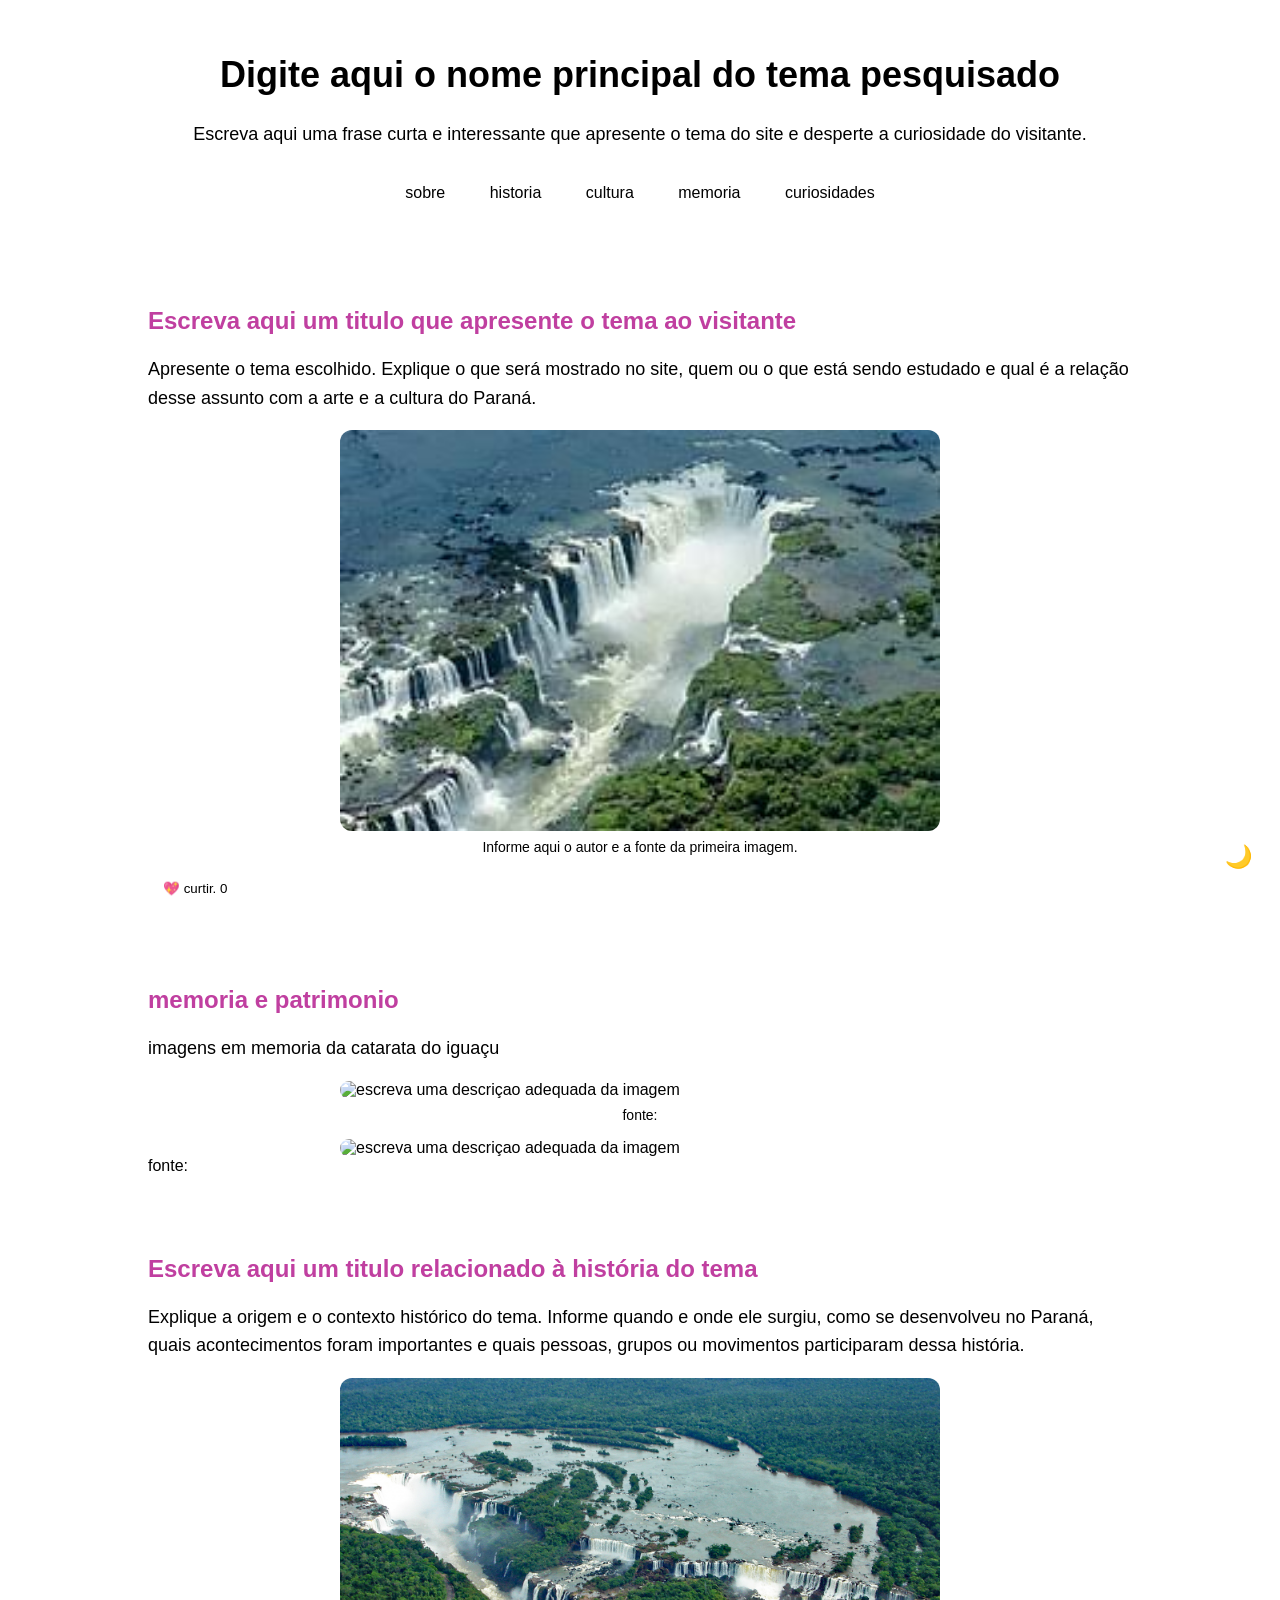
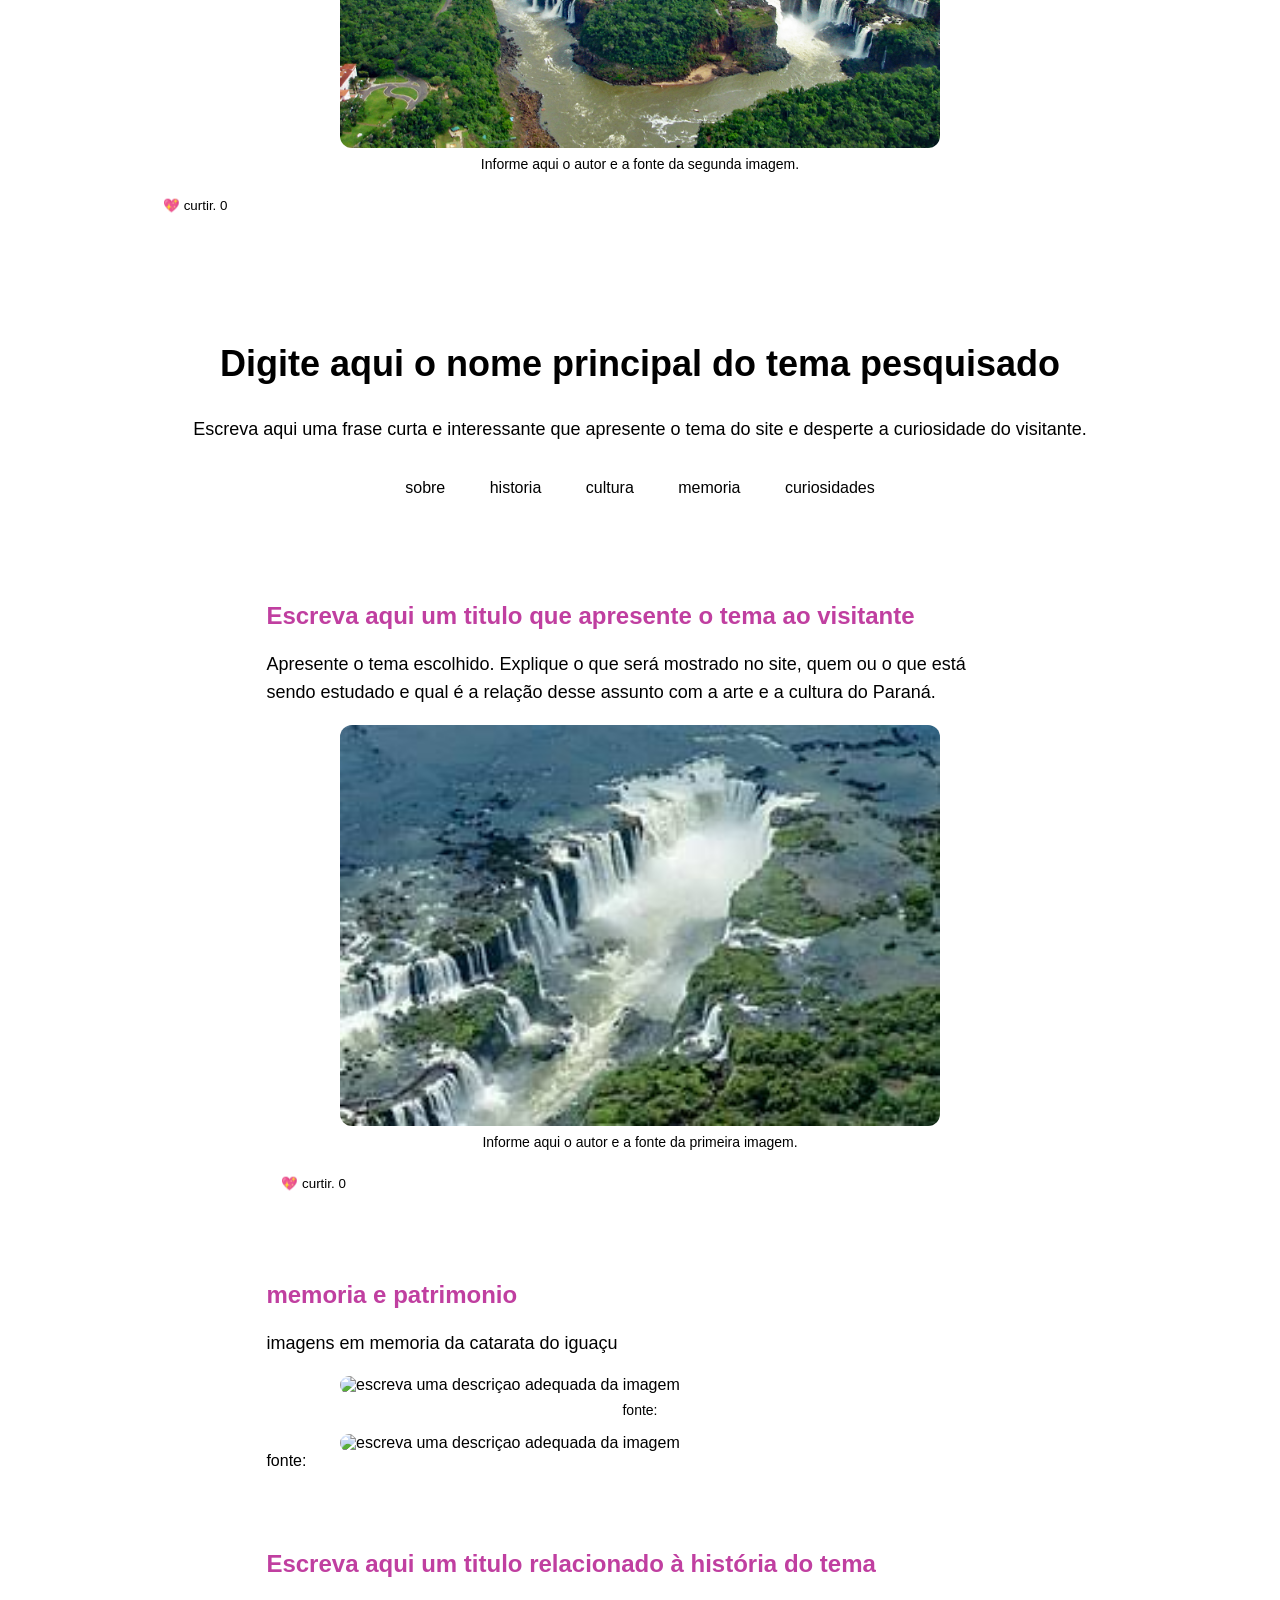
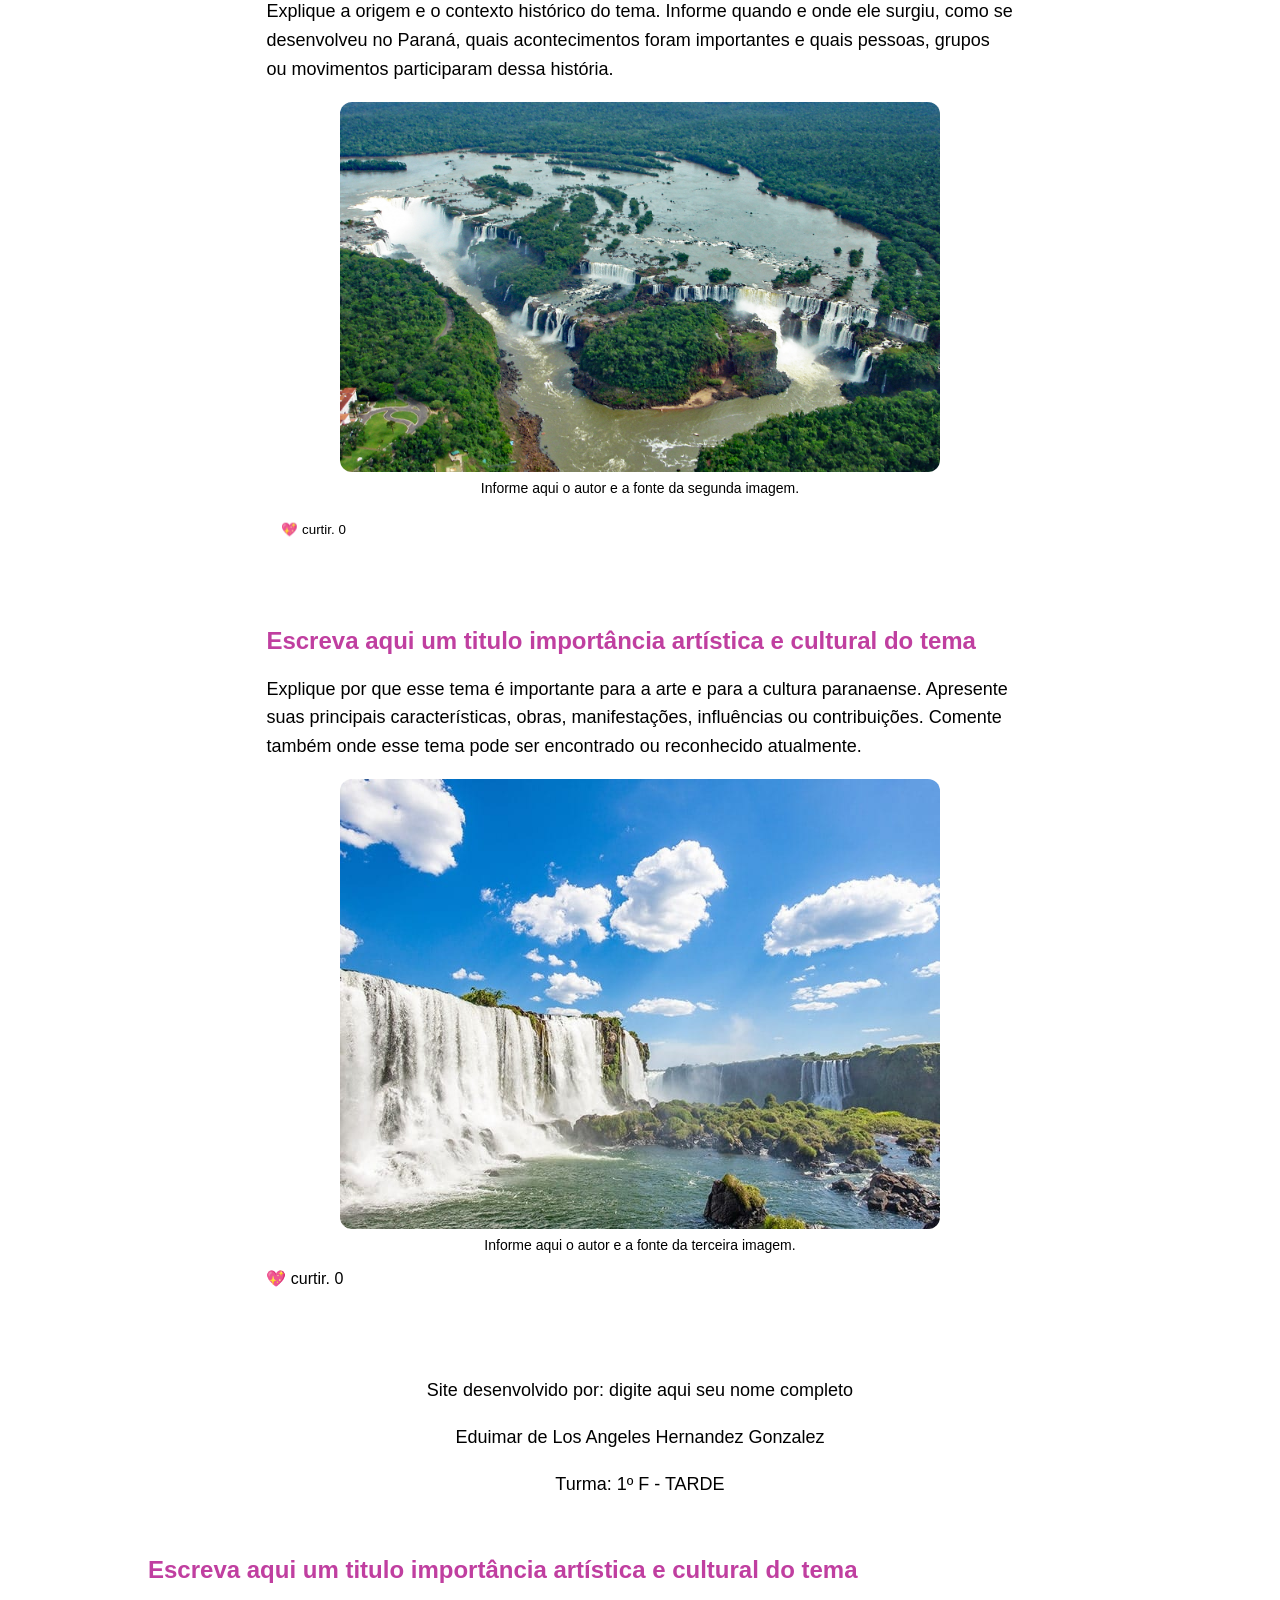
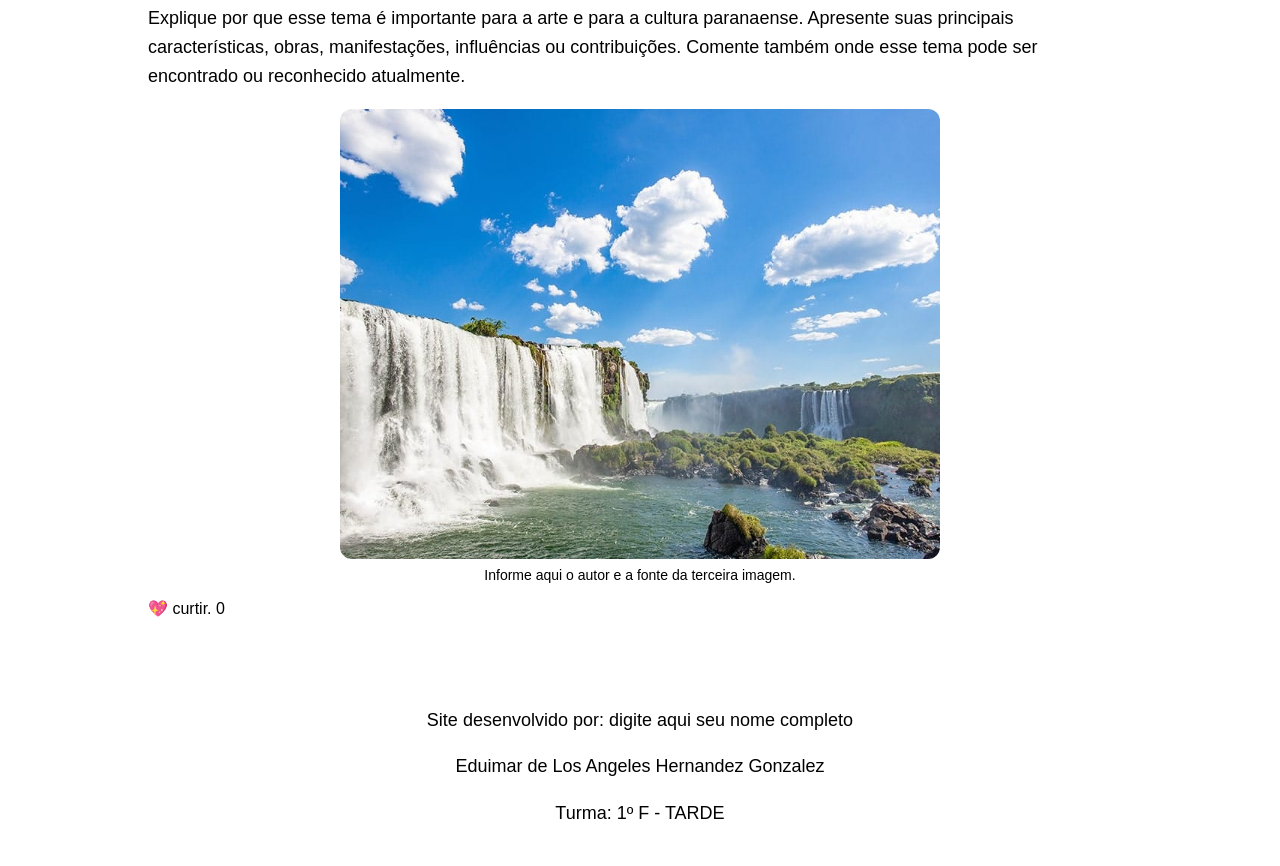
==== commit fabb659e: "atualizei o meu codigo" ====
--- a/index.html
+++ b/index.html
@@ -92,6 +92,100 @@
             </button>
         </section>
 
+        <section id="cultura"><!DOCTYPE html>
+<html lang="pt-BR">
+
+<head>
+    <meta charset="UTF-8">
+    <meta name="viewport" content="width=device-width, initial-scale=1.0">
+    <link rel="stylesheet" href="style.css">
+    <scrip src="script.js"defer></scrip>
+    <title>Barao do serro azul</title>
+</head>
+
+<body>
+
+    <header>
+        <h1>Digite aqui o nome principal do tema pesquisado</h1>
+
+        <p>
+            Escreva aqui uma frase curta e interessante que apresente
+            o tema do site e desperte a curiosidade do visitante.
+        </p>
+        <nav>
+            <a href="#sobre">sobre</a>
+            <a href="#historia">historia</a>
+            <a href="#cultura">cultura</a>
+            <a href="#memoria">memoria</a>
+            <a href="#curiosidades">curiosidades</a>
+        </nav>
+    </header>
+
+    <main>
+
+        <section id="sobre">
+            <h2>Escreva aqui um titulo que apresente o tema ao visitante</h2>
+            <p>
+                Apresente o tema escolhido. Explique o que será mostrado no site, quem
+                ou o que está sendo estudado e qual é a relação desse assunto com a
+                arte e a cultura do Paraná.
+            </p>
+            <figure>
+                <img src="imagem 1.jpeg" alt="Descreva aqui o que aparece na imagem">
+                <figcaption>
+                    Informe aqui o autor e a fonte da primeira imagem.
+                </figcaption>
+            </figure>
+            <button class="curtir">
+               💖​ curtir. <span>0</span>
+            </button>
+        </section>
+        <section id="memoria">
+            <h2>memoria e patrimonio</h2>
+            <p>imagens em memoria da catarata do iguaçu</p>
+            <div class="galeria">
+                <figure>
+                    <img src="imagem 4.jpeg" alt="escreva uma descriçao adequada da imagem">
+                    <figcaption>
+                        fonte:
+                        <a href="https://bloggiramundo.com/como-visitar-cataratas-do-iguacu-outras-atracoes-foz-iguacu" target="-blank" rel="noopener noreferrer">
+
+                        </a>
+                    </figcaption>
+                </figure>
+
+            </figure>
+            <img src="imagem 5.jpeg" alt="escreva uma descriçao adequada da imagem">
+        </figcaption>
+        fonte:
+        <a href="https://iguassu.com.br/blog/foz-do-iguacu/trilhas-e-caminhos-do-parque-nacional-do-iguacu/" target="-blank" rel="noopener noreferrer">
+    
+        </a>
+    </figcaion>
+            </figure>
+            </div>
+        </section>
+
+        <section id="historia">
+            <h2>Escreva aqui um titulo relacionado à história do tema</h2>
+            <p>
+                Explique a origem e o contexto histórico do tema. Informe
+                quando e onde ele surgiu, como se desenvolveu no Paraná,
+                quais acontecimentos foram importantes e quais pessoas,
+                grupos ou movimentos participaram dessa história.
+            </p>
+            <figure>
+                <img src="imagem 2.jpg" alt="Descreva aqui o que aparece na imagem">
+                <figcaption>
+                    Informe aqui o autor e a fonte da segunda imagem.
+                </figcaption>
+                </figcaption>
+            </figure>
+            <button class="curtir">
+               💖​ curtir. <span>0</span>
+            </button>
+        </section>
+
         <section id="cultura">
             <h2>
                 Escreva aqui um titulo importância artística e cultural do tema
@@ -120,7 +214,44 @@
         <p>Eduimar de Los Angeles Hernandez Gonzalez
         <p>Turma: 1º F - TARDE</p>
     </footer>
+    <button class="btn-tema" aria-label="Alternar entre tema claro e oscuro">
+        🌙​
+    </button>
 
 </body>
 
+</html>
+            <h2>
+                Escreva aqui um titulo importância artística e cultural do tema
+            </h2>
+            <p>
+                Explique por que esse tema é importante para a arte e
+                para a cultura paranaense. Apresente suas principais
+                características, obras, manifestações, influências ou
+                contribuições. Comente também onde esse tema pode ser
+                encontrado ou reconhecido atualmente.
+            </p>
+            <figure>
+                <img src="imagem 3.jpg" alt="Descreva aqui o que aparece na imagem">
+                <figcaption>
+                    Informe aqui o autor e a fonte da terceira imagem.
+                </figcaption>
+            </figure>
+            <bulass="curtir">
+               💖​ curtir. <span>0</span>
+            </button>
+        </section>
+    </main>
+
+    <footer>
+        <p>Site desenvolvido por: digite aqui seu nome completo</p>
+        <p>Eduimar de Los Angeles Hernandez Gonzalez
+        <p>Turma: 1º F - TARDE</p>
+    </footer>
+    <button class="btn-tema" aria-label="Alternar entre tema claro e oscuro">
+        🌙​
+    </button>
+
+</body>
+
 </html>
--- a/style.css
+++ b/style.css
@@ -129,4 +129,13 @@
     display: flex;
     gap: 20px;
     flex-wrap: wrap;
+}
+
+.btn-tema {
+    position: fixed;
+    right: 20px;
+    bottom: 20px;
+    width: 50px;
+    border-radius: 50%;
+    font-size: 22px;
 }
--- a/style.css
+++ b/style.css
@@ -129,4 +129,13 @@
     display: flex;
     gap: 20px;
     flex-wrap: wrap;
+}
+
+.btn-tema {
+    position: fixed;
+    right: 20px;
+    bottom: 20px;
+    width: 50px;
+    border-radius: 50%;
+    font-size: 22px;
 }
